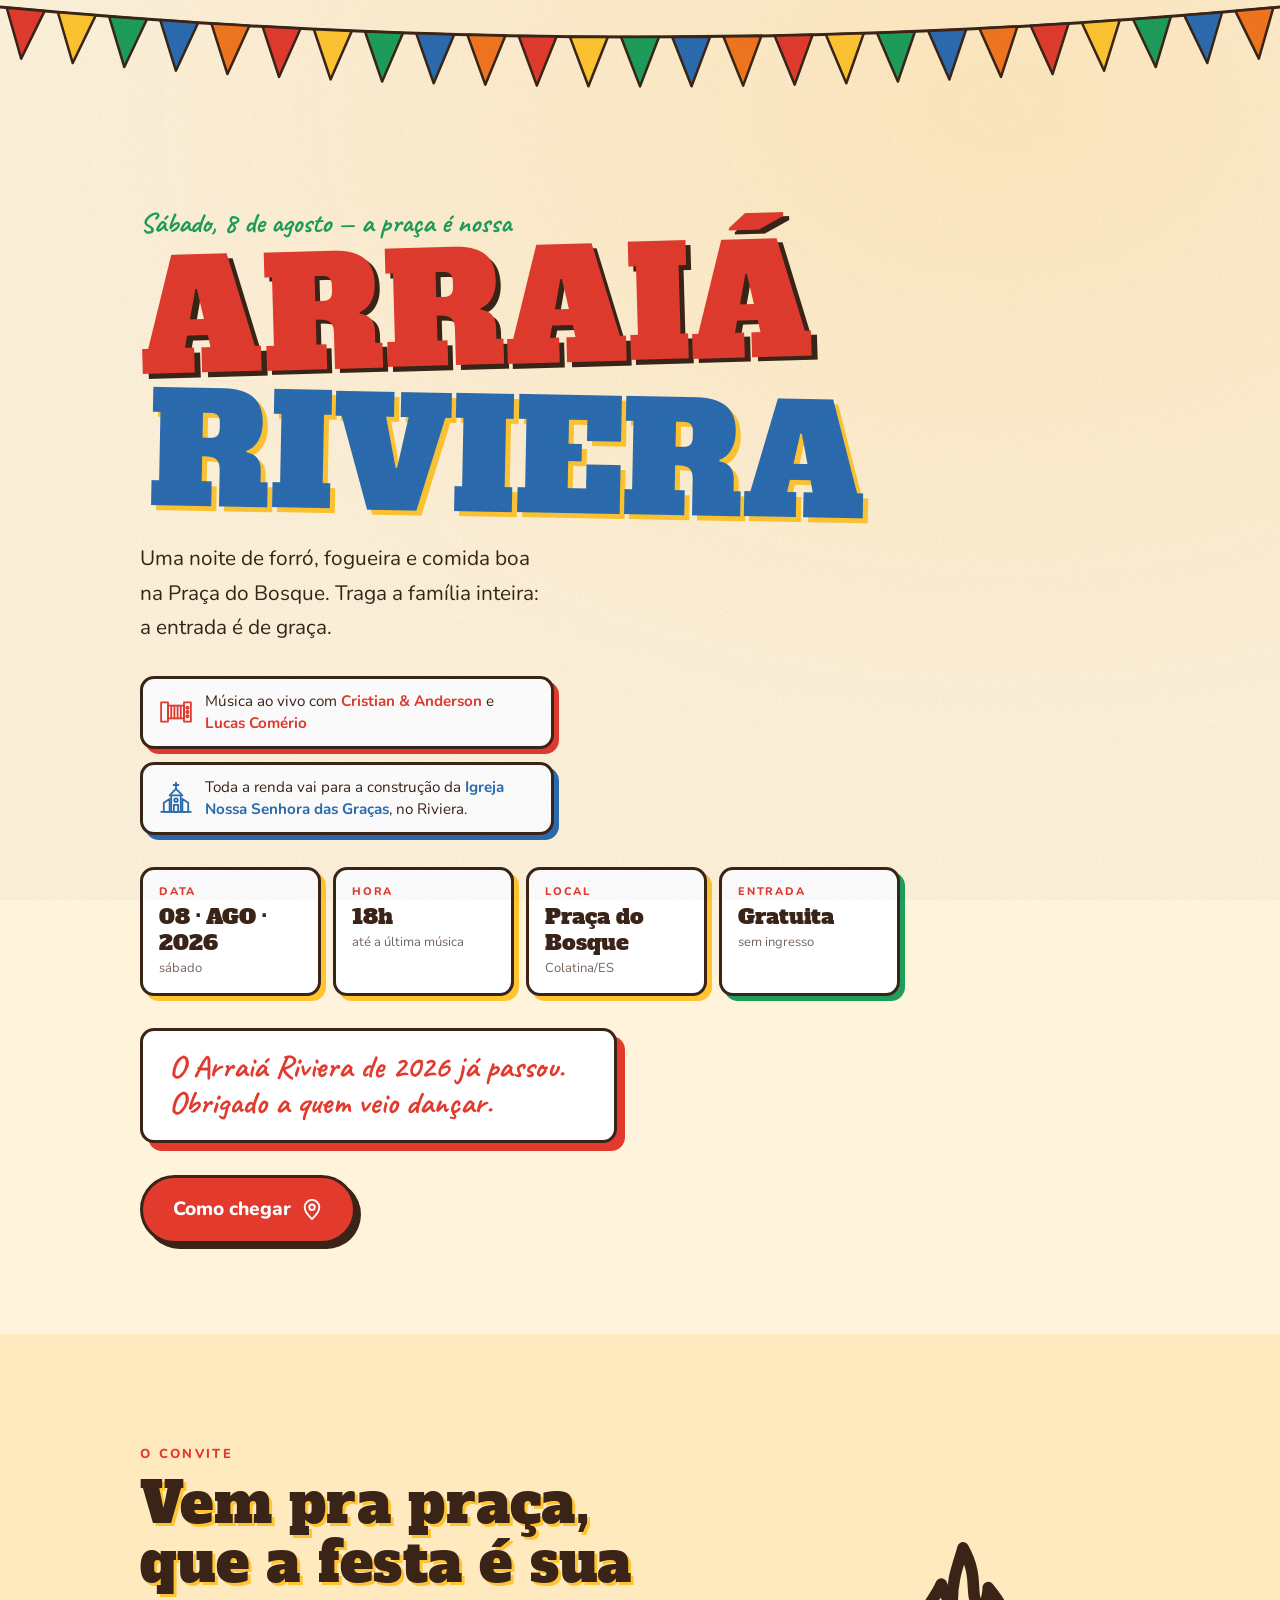
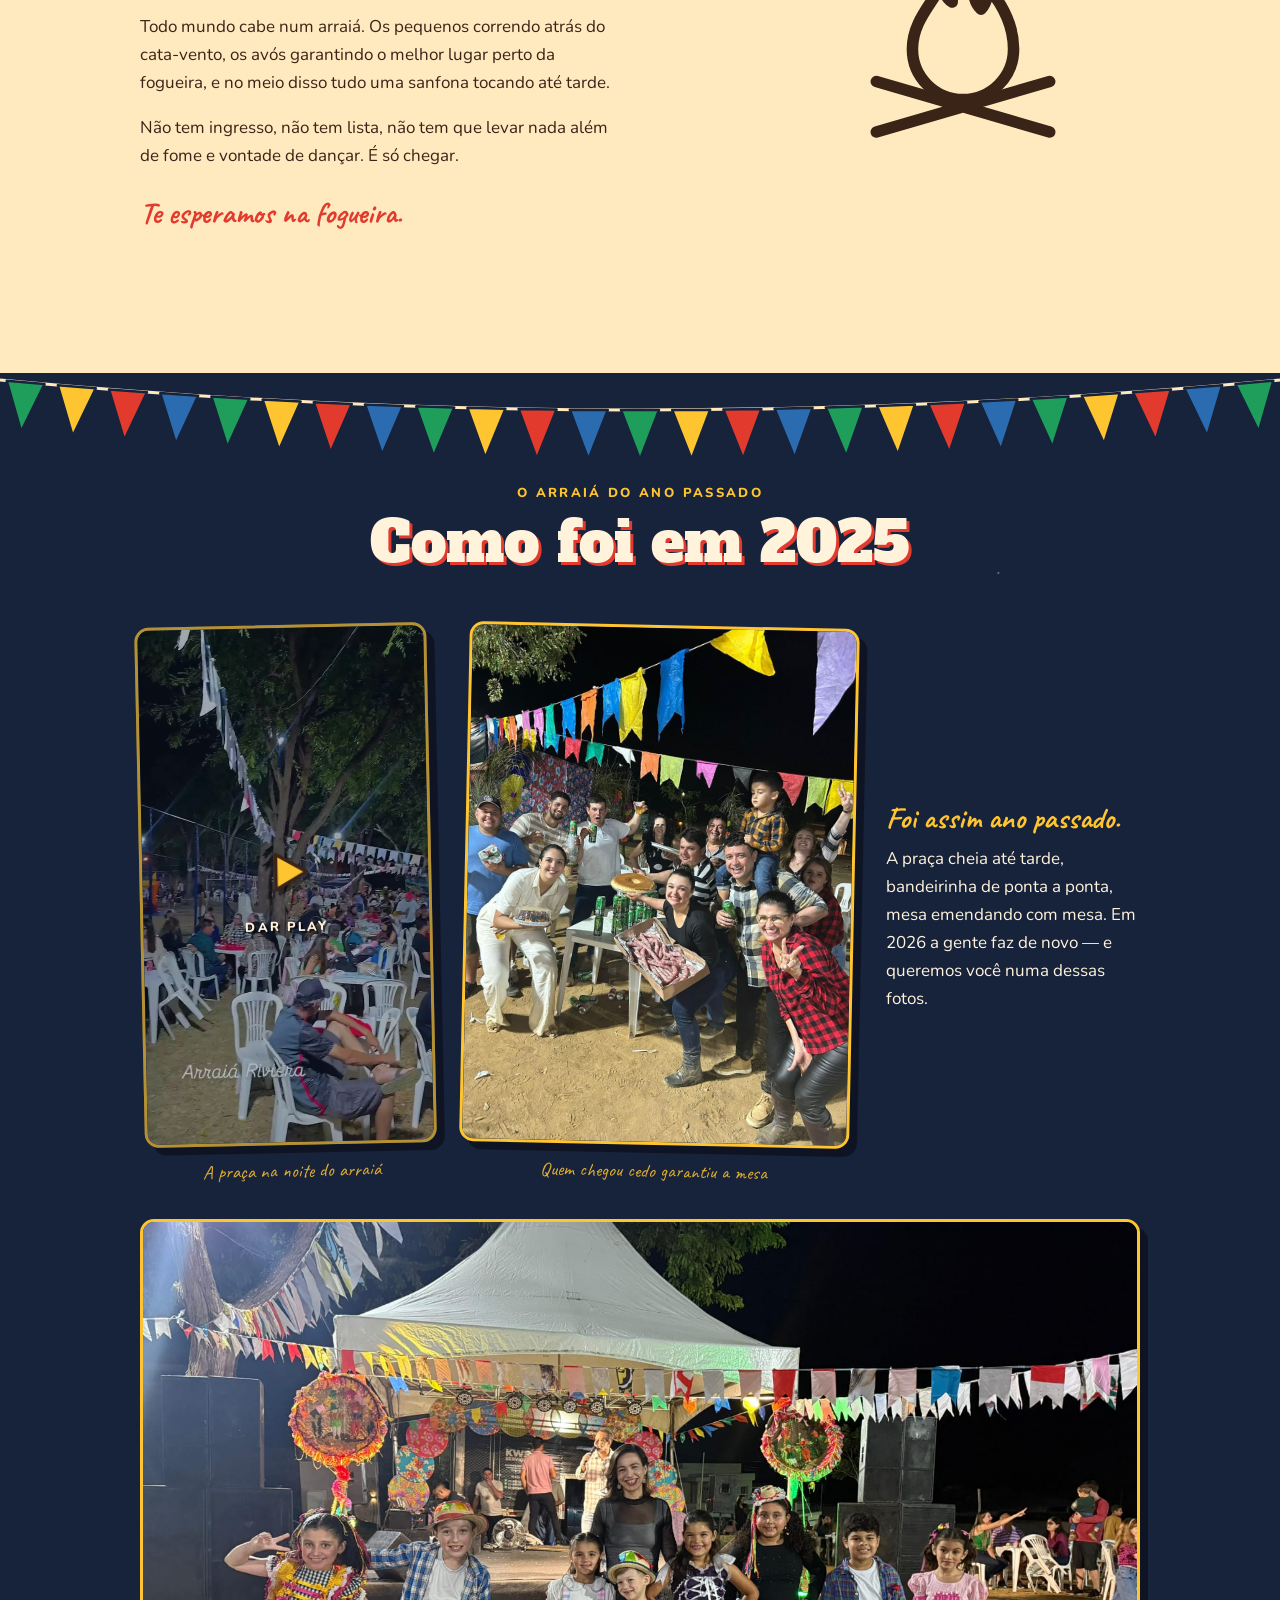
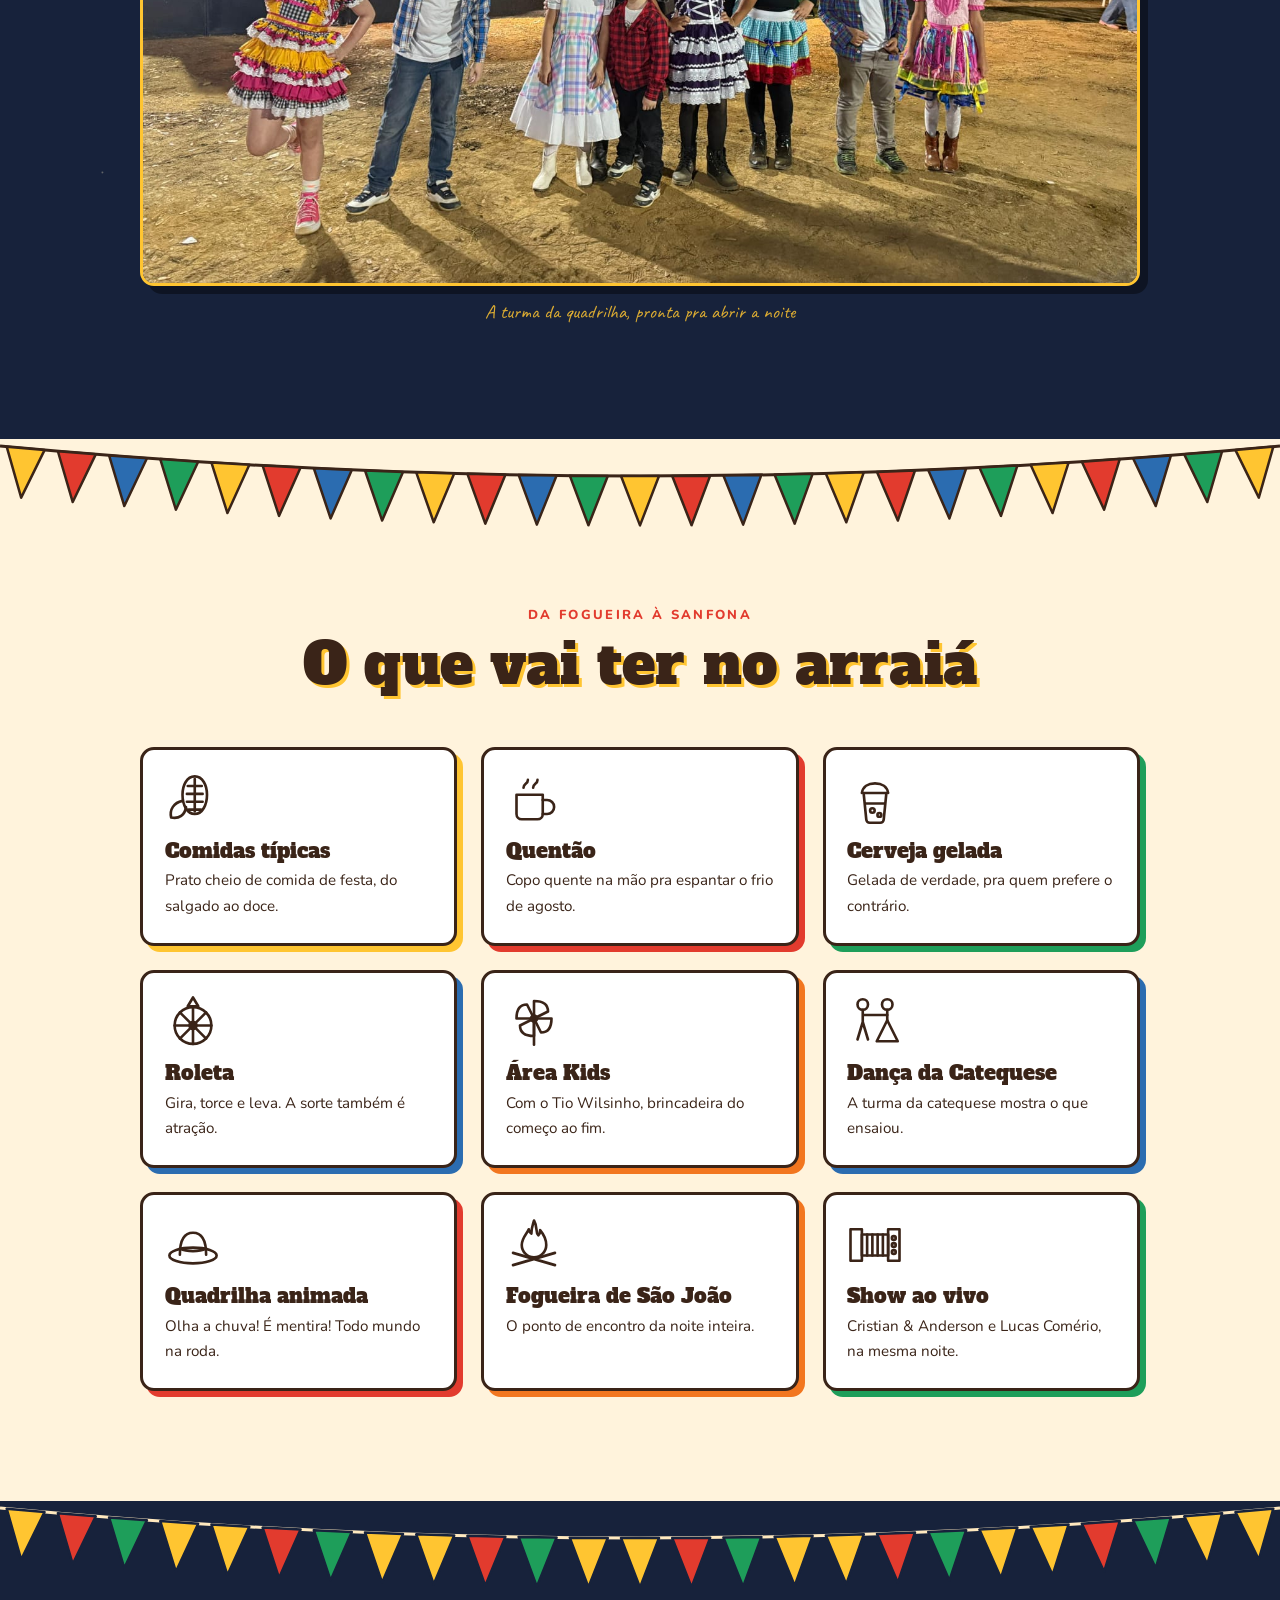
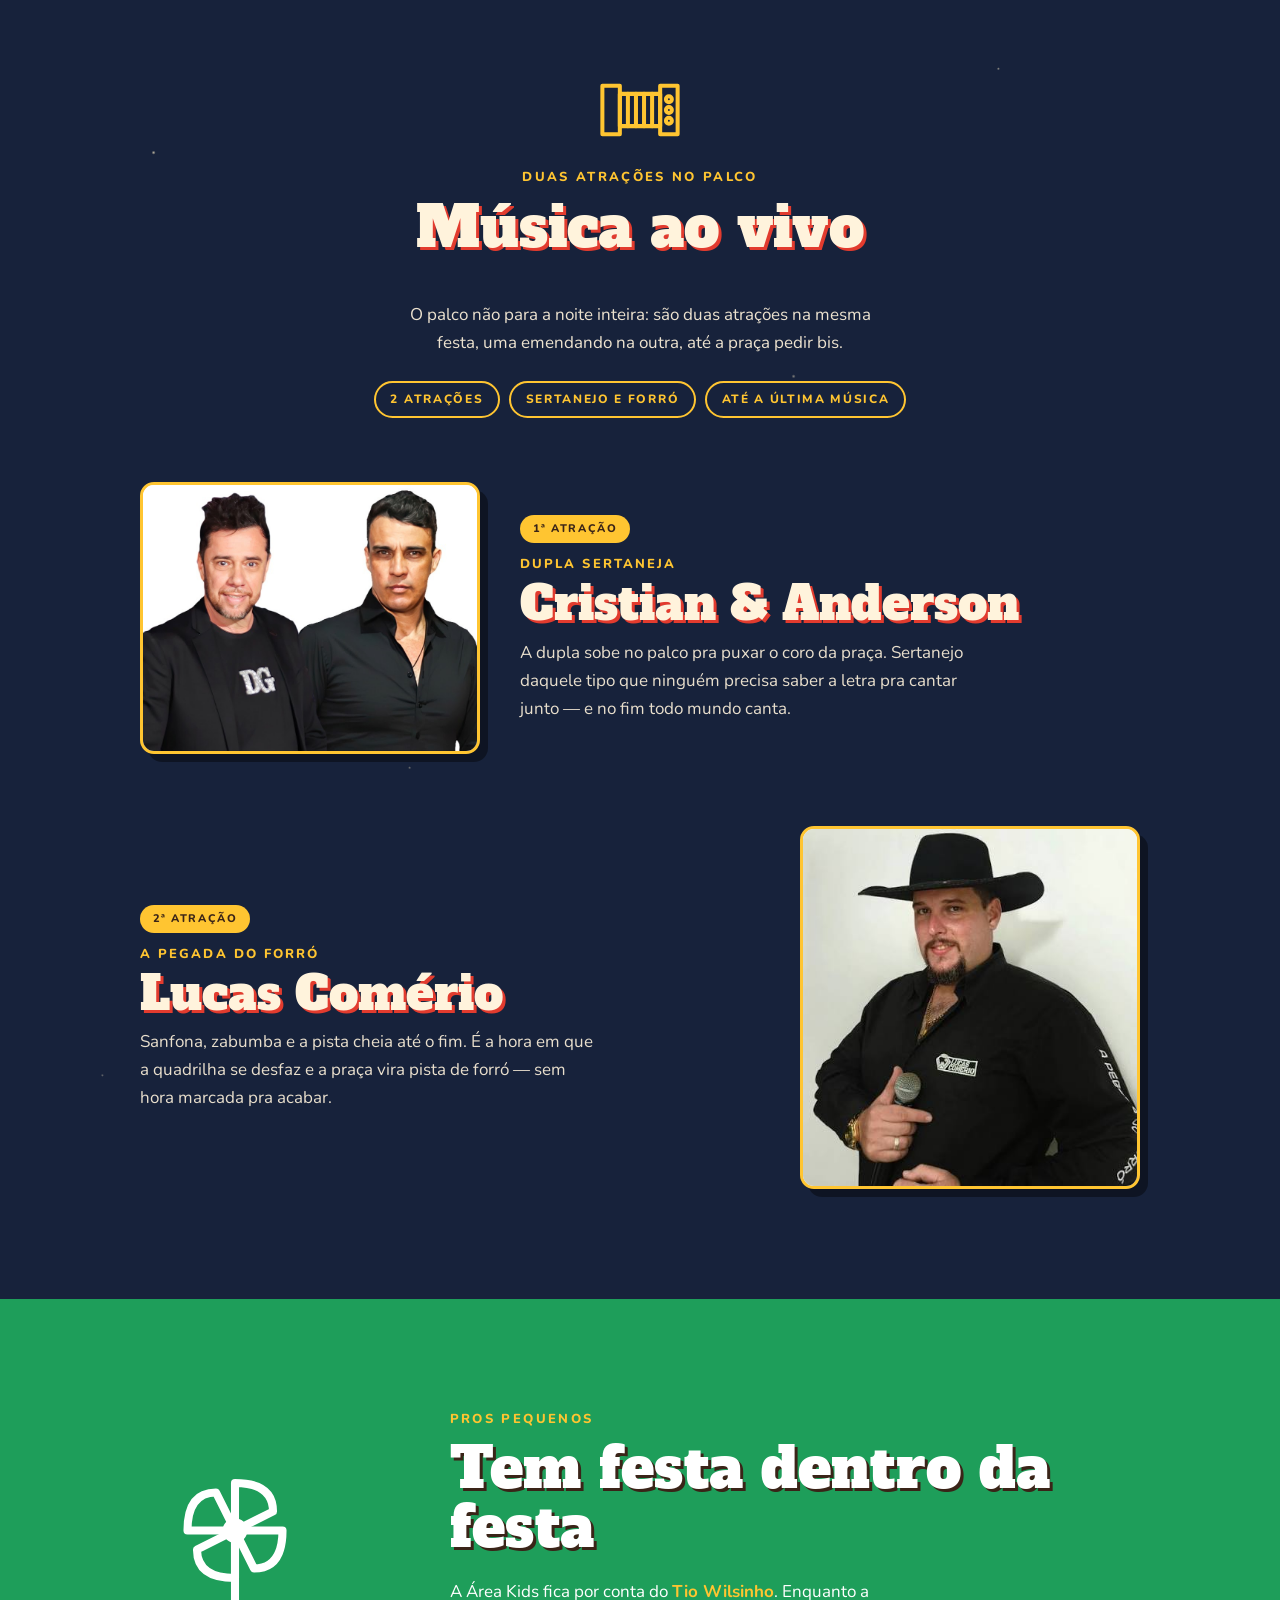
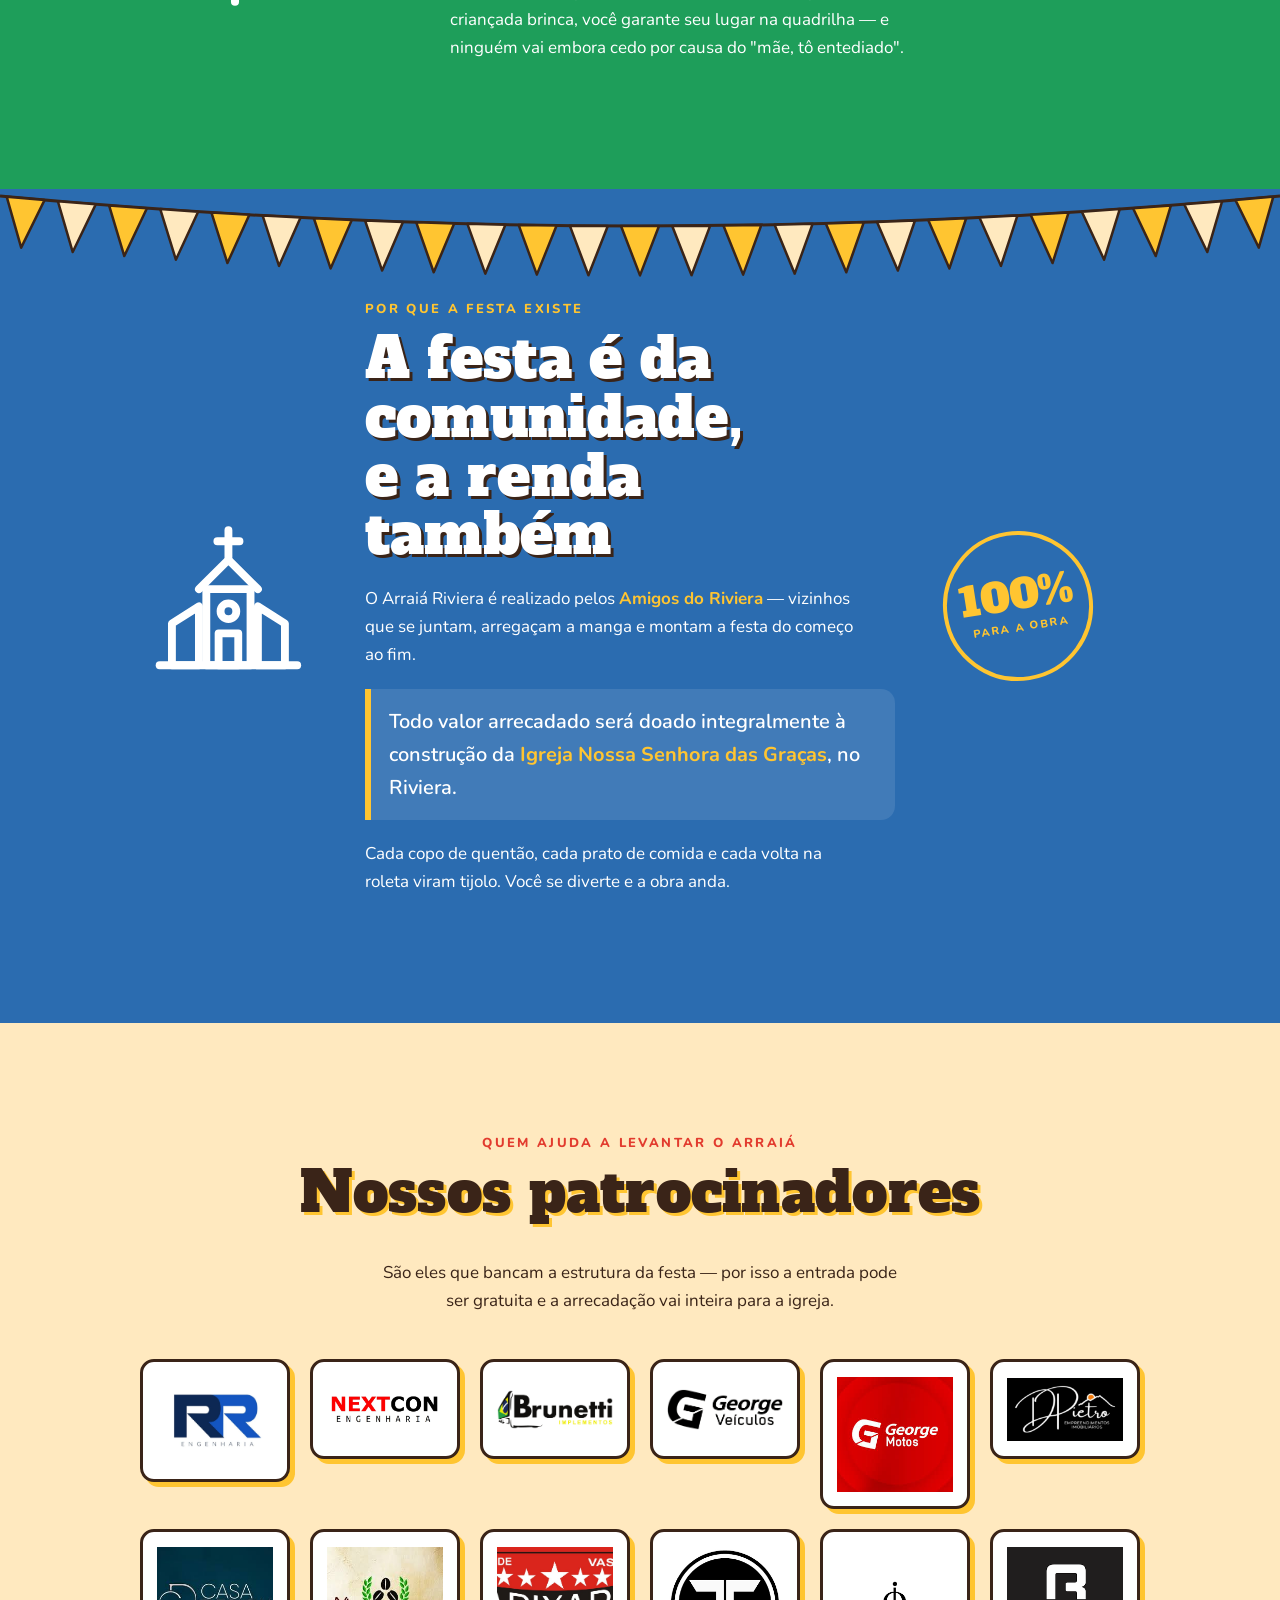
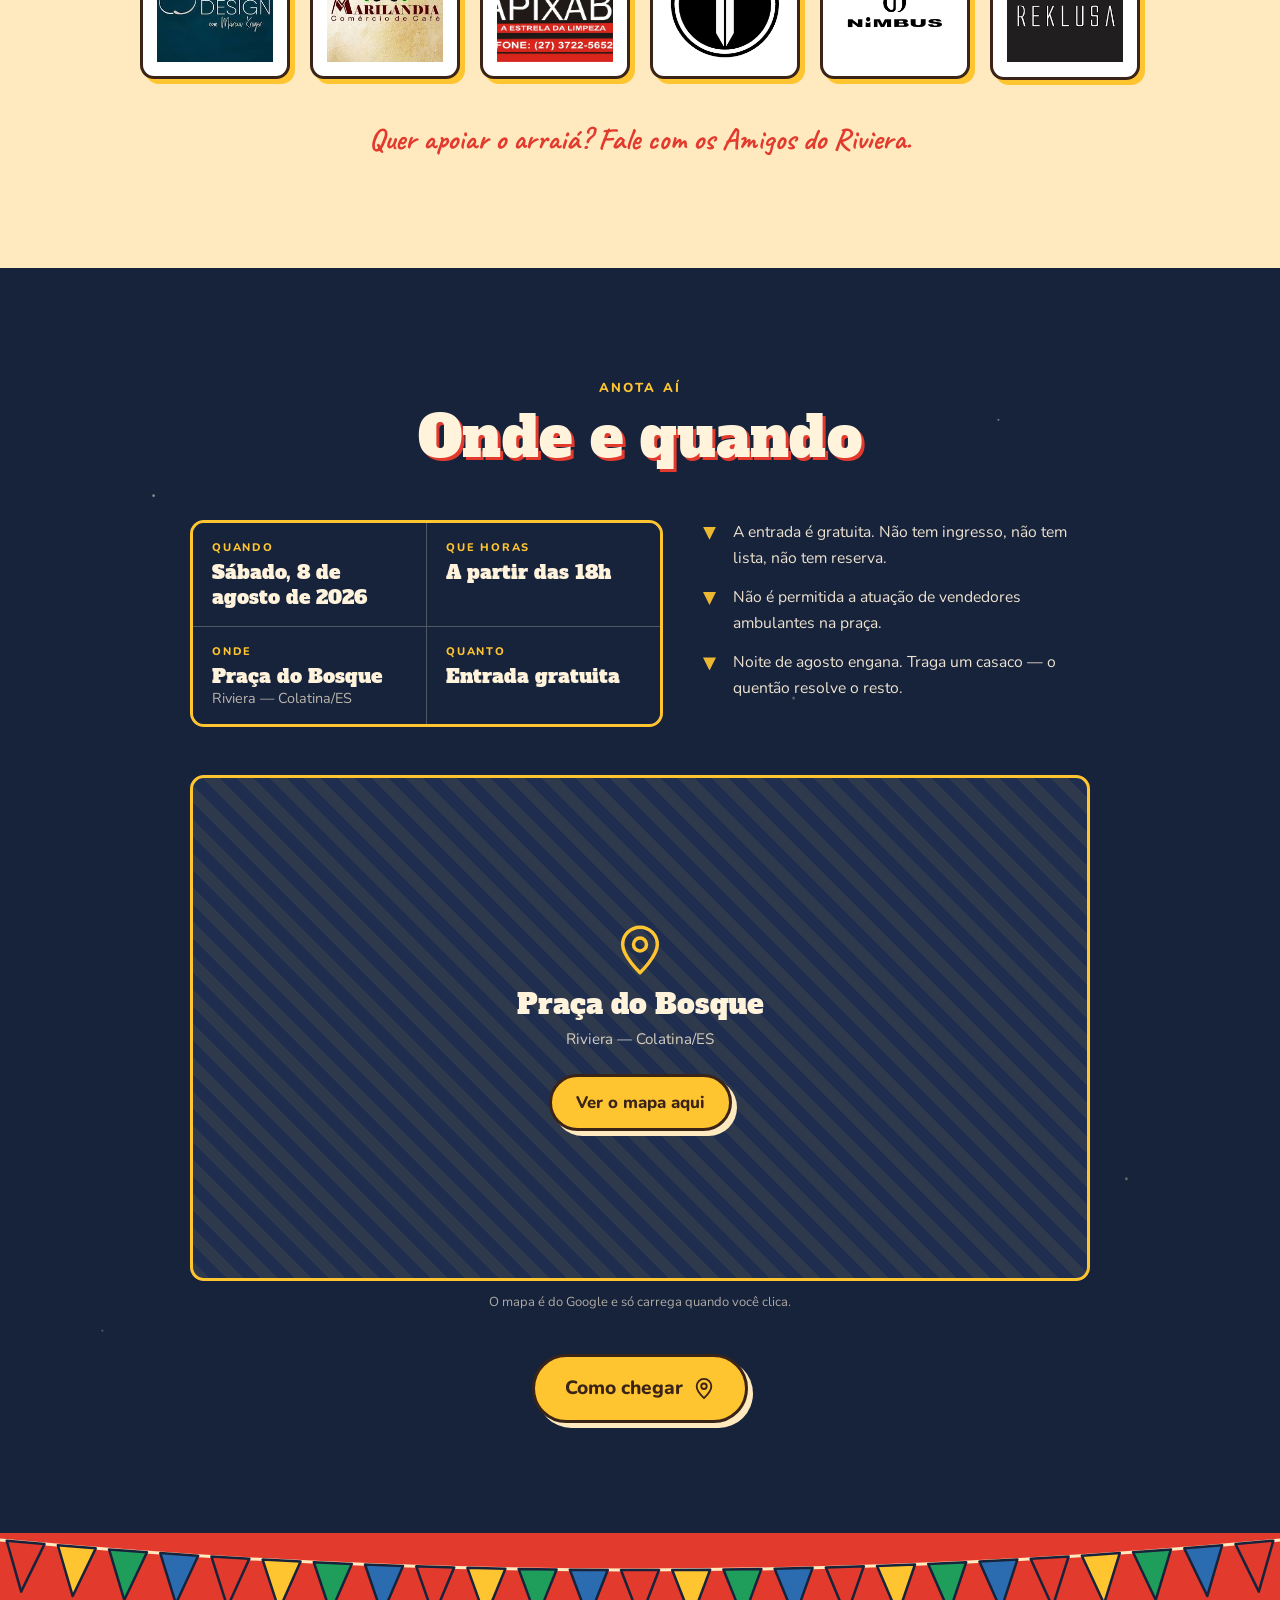
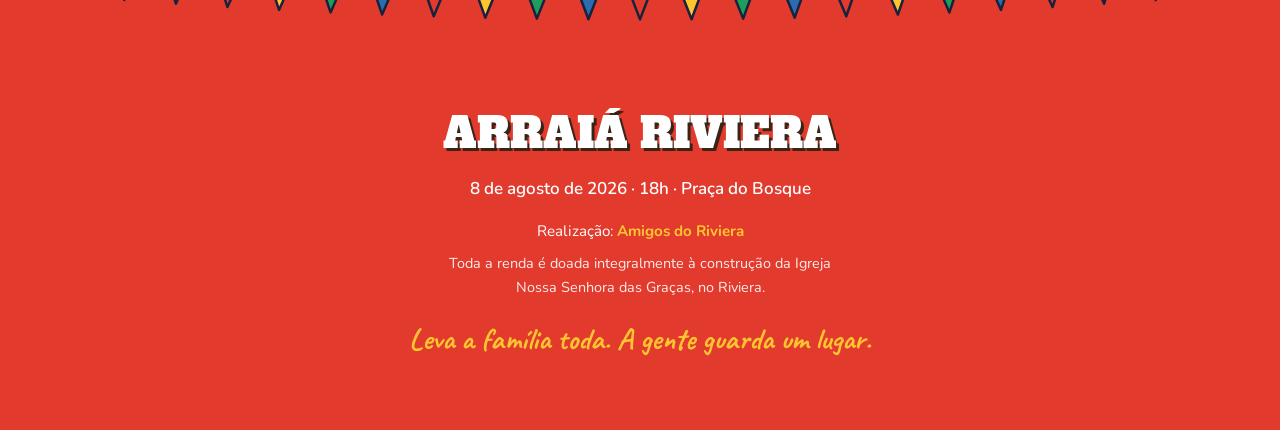
==== index.html @ ea2bb55a "Landing page do Arraiá Riviera" ====
<!doctype html>
<html lang="pt-BR">
<head>
<meta charset="utf-8">
<meta name="viewport" content="width=device-width, initial-scale=1">
<title>Arraiá Riviera — 8 de agosto de 2026, Praça do Bosque</title>
<meta name="description" content="Forró ao vivo, fogueira de São João, quadrilha, comidas típicas e área kids. Sábado, 8 de agosto de 2026, a partir das 18h, na Praça do Bosque, em Colatina/ES. Entrada gratuita. Realização dos Amigos do Riviera: toda a renda vai para a construção da Igreja Nossa Senhora das Graças.">
<meta name="theme-color" content="#FFF3DC">

<!-- EDITAR: troque a og:image pela URL absoluta depois que a Vercel gerar o
     domínio, senão o WhatsApp não carrega a miniatura. -->
<meta property="og:type" content="website">
<meta property="og:title" content="Arraiá Riviera — 8 de agosto, Praça do Bosque">
<meta property="og:description" content="Forró, fogueira, quadrilha e área kids. Entrada gratuita e toda a renda para a construção da Igreja Nossa Senhora das Graças.">
<meta property="og:image" content="assets/imagens/foto2.jpeg">
<meta property="og:locale" content="pt_BR">
<meta name="twitter:card" content="summary_large_image">

<link rel="icon" href="favicon.svg" type="image/svg+xml">
<link rel="preconnect" href="https://fonts.googleapis.com">
<link rel="preconnect" href="https://fonts.gstatic.com" crossorigin>
<link rel="stylesheet" href="https://fonts.googleapis.com/css2?family=Alfa+Slab+One&family=Caveat:wght@600;700&family=Nunito:wght@400;600;800&display=swap">
<link rel="stylesheet" href="styles.css">
</head>
<body>

<a class="pular" href="#conteudo">Pular para o conteúdo</a>

<!-- ============ Sprite de ícones (xilogravura) ============ -->
<svg class="sprite" aria-hidden="true" focusable="false">
  <defs>
    <symbol id="i-milho" viewBox="0 0 64 64">
      <path d="M34 5c9 0 14 10 14 21s-5 22-14 22-14-11-14-22S25 5 34 5Z"/>
      <path d="M34 8v37M26 16h16M25 25h18M25 34h18M27 43h14"/>
      <path d="M20 33C10 35 5 43 7 52c9 2 16-3 17-12"/>
    </symbol>
    <symbol id="i-caneca" viewBox="0 0 64 64">
      <path d="M12 26h30v22a6 6 0 0 1-6 6H18a6 6 0 0 1-6-6Z"/>
      <path d="M42 32h5a8 8 0 0 1 0 16h-5"/>
      <path d="M20 18c0-5 5-4 5-9M31 18c0-5 5-4 5-9"/>
    </symbol>
    <symbol id="i-copo" viewBox="0 0 64 64">
      <path d="M19 24h26l-3 30a4 4 0 0 1-4 4H26a4 4 0 0 1-4-4Z"/>
      <path d="M17 24c1-7 7-11 15-11s14 4 15 11"/>
      <path d="M21 36h22"/>
      <circle cx="29" cy="44" r="2.6"/><circle cx="37" cy="49" r="2.2"/>
    </symbol>
    <symbol id="i-roleta" viewBox="0 0 64 64">
      <circle cx="32" cy="36" r="21"/>
      <path d="M32 15v42M11 36h42M17 21l30 30M47 21 17 51"/>
      <circle cx="32" cy="36" r="4"/>
      <path d="M32 4l6 10H26Z"/>
    </symbol>
    <symbol id="i-catavento" viewBox="0 0 64 64">
      <path d="M32 28 32 8Q48 8 48 20Z"/>
      <path d="M32 28 32 8Q48 8 48 20Z" transform="rotate(90 32 28)"/>
      <path d="M32 28 32 8Q48 8 48 20Z" transform="rotate(180 32 28)"/>
      <path d="M32 28 32 8Q48 8 48 20Z" transform="rotate(270 32 28)"/>
      <circle cx="32" cy="28" r="3.5"/>
      <path d="M32 32v26"/>
    </symbol>
    <symbol id="i-casal" viewBox="0 0 64 64">
      <circle cx="18" cy="12" r="6"/>
      <path d="M18 18v14M18 32l-6 20M18 32l6 20M18 24h28"/>
      <circle cx="46" cy="12" r="6"/>
      <path d="M46 18v12"/>
      <path d="M34 54h24L46 30Z"/>
    </symbol>
    <symbol id="i-chapeu" viewBox="0 0 64 64">
      <path d="M5 44c0-5 12-9 27-9s27 4 27 9-12 9-27 9S5 49 5 44Z"/>
      <path d="M17 43c0-16 4-25 15-25s15 9 15 25"/>
      <path d="M17 36c4 2 9 3 15 3s11-1 15-3"/>
    </symbol>
    <symbol id="i-fogueira" viewBox="0 0 64 64">
      <path d="M8 55 56 41M56 55 8 41"/>
      <path d="M32 4c5 9 1 13 5 17 2-2 2-6 2-6 5 6 7 12 7 17a14 14 0 0 1-28 0c0-8 6-13 8-18 1 4 3 5 3 5 0-7 2-11 3-15Z"/>
    </symbol>
    <symbol id="i-sanfona" viewBox="0 0 64 64">
      <path d="M4 14h13v36H4zM47 14h13v36H47z"/>
      <path d="M17 20h30v24H17z"/>
      <path d="M23 20v24M29 20v24M35 20v24M41 20v24"/>
      <circle cx="53.5" cy="24" r="2.2"/><circle cx="53.5" cy="32" r="2.2"/><circle cx="53.5" cy="40" r="2.2"/>
    </symbol>
    <symbol id="i-igreja" viewBox="0 0 64 64">
      <path d="M32 3v11M27.5 7.5h9"/>
      <path d="M20 27 32 15l12 12"/>
      <path d="M23 27h18v31H23z"/>
      <path d="M9 41l11-7v24H9zM55 41l-11-7v24h11z"/>
      <path d="M28 45h8v13h-8z"/>
      <circle cx="32" cy="36" r="3.2"/>
      <path d="M4 58h56"/>
    </symbol>
  </defs>
</svg>

<!-- ============ HERO ============ -->
<header class="hero sec">
  <div class="varal varal--hero" data-varal data-cores="vermelho,amarelo,verde,azul,laranja" aria-hidden="true"></div>

  <div class="wrap hero__wrap">
    <p class="sobrelinha sobrelinha--mao">Sábado, 8 de agosto — a praça é nossa</p>

    <h1 class="placa">
      <span class="placa__l1">Arraiá</span>
      <span class="placa__l2">Riviera</span>
    </h1>

    <p class="hero__lead">
      Uma noite de forró, fogueira e comida boa na Praça do Bosque.
      Traga a família inteira: a entrada é de graça.
    </p>

    <a class="selo-linha selo-musica" href="#palco">
      <svg class="selo-linha__ico" aria-hidden="true"><use href="#i-sanfona"/></svg>
      <span>Música ao vivo com <strong>Cristian &amp; Anderson</strong> e <strong>Lucas Comério</strong></span>
    </a>

    <p class="selo-linha selo-causa">
      <svg class="selo-linha__ico" aria-hidden="true"><use href="#i-igreja"/></svg>
      <span>Toda a renda vai para a construção da <strong>Igreja Nossa Senhora das Graças</strong>, no Riviera.</span>
    </p>

    <ul class="ficha">
      <li><span class="ficha__rot">Data</span><strong>08 · AGO · 2026</strong><span class="ficha__nota">sábado</span></li>
      <li><span class="ficha__rot">Hora</span><strong>18h</strong><span class="ficha__nota">até a última música</span></li>
      <li><span class="ficha__rot">Local</span><strong>Praça do Bosque</strong><span class="ficha__nota" data-cidade>—</span></li>
      <li class="ficha--free"><span class="ficha__rot">Entrada</span><strong>Gratuita</strong><span class="ficha__nota">sem ingresso</span></li>
    </ul>

    <div class="contagem contagem--destaque" data-contagem>
      <p class="contagem__rot" data-contagem-rot>Faltam</p>
      <div class="contagem__blocos" data-contagem-blocos>
        <span class="bloco" style="--cor:var(--vermelho)"><b data-d>--</b><i>dias</i></span>
        <span class="bloco" style="--cor:var(--amarelo)"><b data-h>--</b><i>horas</i></span>
        <span class="bloco" style="--cor:var(--verde)"><b data-m>--</b><i>min</i></span>
        <span class="bloco" style="--cor:var(--azul)"><b data-s>--</b><i>seg</i></span>
      </div>
      <p class="contagem__pe">para a fogueira acender</p>
    </div>

    <a class="botao botao--grande" data-maps href="#onde">
      Como chegar
      <svg viewBox="0 0 24 24" aria-hidden="true" class="botao__ico"><path d="M12 22s8-7.6 8-13a8 8 0 1 0-16 0c0 5.4 8 13 8 13Z"/><circle cx="12" cy="9" r="3"/></svg>
    </a>
  </div>
</header>

<main id="conteudo">

  <!-- ============ O CONVITE ============ -->
  <section class="sec sec--convite" aria-labelledby="t-convite">
    <div class="wrap convite">
      <div class="convite__texto" data-reveal>
        <p class="sobrelinha">O convite</p>
        <h2 id="t-convite" class="titulo">Vem pra praça,<br>que a festa é sua</h2>
        <p>
          Todo mundo cabe num arraiá. Os pequenos correndo atrás do cata-vento, os avós
          garantindo o melhor lugar perto da fogueira, e no meio disso tudo uma sanfona
          tocando até tarde.
        </p>
        <p>
          Não tem ingresso, não tem lista, não tem que levar nada além de fome e vontade
          de dançar. É só chegar.
        </p>
        <p class="mao mao--assinatura">Te esperamos na fogueira.</p>
      </div>
      <div class="convite__arte" aria-hidden="true">
        <svg viewBox="0 0 180 180" class="arte-fogueira">
          <use href="#i-fogueira" x="10" y="10" width="160" height="160"/>
        </svg>
      </div>
    </div>
  </section>

  <!-- ============ COMO FOI EM 2025 ============ -->
  <section class="sec sec--noite sec--galeria" aria-labelledby="t-galeria">
    <div class="varal varal--noite" data-varal data-cores="verde,amarelo,vermelho,azul" aria-hidden="true"></div>
    <div class="wrap">
      <p class="sobrelinha sobrelinha--clara sobrelinha--centro">O arraiá do ano passado</p>
      <h2 id="t-galeria" class="titulo titulo--claro titulo--centro">Como foi em 2025</h2>

      <div class="mural">
        <!-- O vídeo não toca sozinho: tem poster, controles nativos e o botão
             de play por cima. Vertical 9:16, gravado na própria praça. -->
        <figure class="filme" data-filme data-reveal>
          <div class="filme__quadro">
            <video
              class="filme__video"
              poster="assets/imagens/video1-poster.jpg"
              preload="metadata"
              playsinline
              controls
              width="576" height="1024">
              <source src="assets/imagens/video1.mp4" type="video/mp4">
              Seu navegador não abre este vídeo.
            </video>
            <button class="filme__play" type="button" data-filme-play
                    aria-label="Dar play no vídeo do Arraiá Riviera 2025">
              <svg viewBox="0 0 64 64" aria-hidden="true"><path d="M24 17l26 15-26 15z"/></svg>
              <span>Dar play</span>
            </button>
          </div>
          <figcaption>A praça na noite do arraiá</figcaption>
        </figure>

        <figure class="retrato" data-reveal>
          <img src="assets/imagens/foto1.jpeg" alt="Grupo de amigos posando com bebidas, doces e linguiça na noite do Arraiá Riviera de 2025, embaixo do varal de bandeirinhas"
               width="960" height="1280" loading="lazy" decoding="async">
          <figcaption>Quem chegou cedo garantiu a mesa</figcaption>
        </figure>

        <div class="mural__nota" data-reveal>
          <p class="mao">Foi assim ano passado.</p>
          <p>
            A praça cheia até tarde, bandeirinha de ponta a ponta, mesa emendando
            com mesa. Em 2026 a gente faz de novo — e queremos você numa dessas fotos.
          </p>
        </div>
      </div>

      <figure class="mural__faixa" data-reveal>
        <img src="assets/imagens/foto2.jpeg" alt="Crianças vestidas de caipira, com chapéu de palha e vestidos de quadrilha, posando em frente ao palco do Arraiá Riviera de 2025"
             width="1600" height="1200" loading="lazy" decoding="async">
        <figcaption>A turma da quadrilha, pronta pra abrir a noite</figcaption>
      </figure>
    </div>
  </section>

  <!-- ============ ATRAÇÕES ============ -->
  <section class="sec sec--atracoes" aria-labelledby="t-atracoes">
    <div class="varal" data-varal data-cores="amarelo,vermelho,azul,verde" aria-hidden="true"></div>
    <div class="wrap">
      <p class="sobrelinha sobrelinha--centro">Da fogueira à sanfona</p>
      <h2 id="t-atracoes" class="titulo titulo--centro">O que vai ter no arraiá</h2>

      <ul class="grade">
        <li class="card" data-reveal style="--cor:var(--amarelo)">
          <svg class="card__ico" aria-hidden="true"><use href="#i-milho"/></svg>
          <h3>Comidas típicas</h3><p>Prato cheio de comida de festa, do salgado ao doce.</p>
        </li>
        <li class="card" data-reveal style="--cor:var(--vermelho)">
          <svg class="card__ico" aria-hidden="true"><use href="#i-caneca"/></svg>
          <h3>Quentão</h3><p>Copo quente na mão pra espantar o frio de agosto.</p>
        </li>
        <li class="card" data-reveal style="--cor:var(--verde)">
          <svg class="card__ico" aria-hidden="true"><use href="#i-copo"/></svg>
          <h3>Cerveja gelada</h3><p>Gelada de verdade, pra quem prefere o contrário.</p>
        </li>
        <li class="card" data-reveal style="--cor:var(--azul)">
          <svg class="card__ico" aria-hidden="true"><use href="#i-roleta"/></svg>
          <h3>Roleta</h3><p>Gira, torce e leva. A sorte também é atração.</p>
        </li>
        <li class="card" data-reveal style="--cor:var(--laranja)">
          <svg class="card__ico" aria-hidden="true"><use href="#i-catavento"/></svg>
          <h3>Área Kids</h3><p>Com o Tio Wilsinho, brincadeira do começo ao fim.</p>
        </li>
        <li class="card" data-reveal style="--cor:var(--azul)">
          <svg class="card__ico" aria-hidden="true"><use href="#i-casal"/></svg>
          <h3>Dança da Catequese</h3><p>A turma da catequese mostra o que ensaiou.</p>
        </li>
        <li class="card" data-reveal style="--cor:var(--vermelho)">
          <svg class="card__ico" aria-hidden="true"><use href="#i-chapeu"/></svg>
          <h3>Quadrilha animada</h3><p>Olha a chuva! É mentira! Todo mundo na roda.</p>
        </li>
        <li class="card" data-reveal style="--cor:var(--laranja)">
          <svg class="card__ico" aria-hidden="true"><use href="#i-fogueira"/></svg>
          <h3>Fogueira de São João</h3><p>O ponto de encontro da noite inteira.</p>
        </li>
        <li class="card" data-reveal style="--cor:var(--verde)">
          <svg class="card__ico" aria-hidden="true"><use href="#i-sanfona"/></svg>
          <h3>Show ao vivo</h3><p>Cristian &amp; Anderson e Lucas Comério, na mesma noite.</p>
        </li>
      </ul>
    </div>
  </section>

  <!-- ============ MÚSICA AO VIVO (vira noite) ============ -->
  <section class="sec sec--noite sec--palco" id="palco" aria-labelledby="t-palco">
    <div class="varal varal--noite" data-varal data-cores="amarelo,vermelho,verde,amarelo" aria-hidden="true"></div>
    <div class="wrap">
      <div class="palco__cabeca">
        <svg class="palco__marca" aria-hidden="true"><use href="#i-sanfona"/></svg>
        <p class="sobrelinha sobrelinha--clara sobrelinha--centro">Duas atrações no palco</p>
        <h2 id="t-palco" class="titulo titulo--claro titulo--centro">Música ao vivo</h2>
        <p class="palco__lead">
          O palco não para a noite inteira: são duas atrações na mesma festa, uma emendando na outra,
          até a praça pedir bis.
        </p>
        <ul class="palco__faixa">
          <li>2 atrações</li>
          <li>Sertanejo e forró</li>
          <li>Até a última música</li>
        </ul>
      </div>

      <div class="palco">
        <!-- EDITAR: pra trocar a ordem das atrações, troque o par de classes
             ato--impar / ato--par entre os dois <article>. -->
        <article class="ato ato--impar" data-reveal>
          <figure class="ato__foto">
            <img src="assets/imagens/cristian-anderson.jpg"
                 alt="Cristian &amp; Anderson, a dupla sertaneja, de camisa preta"
                 width="900" height="717" loading="lazy" decoding="async">
          </figure>
          <div class="ato__texto">
            <p class="ato__ordem">1ª atração</p>
            <p class="ato__tag">Dupla sertaneja</p>
            <h3 class="ato__nome">Cristian &amp; Anderson</h3>
            <p class="ato__desc">
              A dupla sobe no palco pra puxar o coro da praça. Sertanejo daquele tipo que ninguém
              precisa saber a letra pra cantar junto — e no fim todo mundo canta.
            </p>
          </div>
        </article>

        <article class="ato ato--par" data-reveal>
          <figure class="ato__foto">
            <img src="assets/imagens/cantor-lucas-comerio.jpeg"
                 alt="Lucas Comério de chapéu preto, com o microfone na mão"
                 width="432" height="462" loading="lazy" decoding="async">
          </figure>
          <div class="ato__texto">
            <p class="ato__ordem">2ª atração</p>
            <p class="ato__tag">A Pegada do Forró</p>
            <h3 class="ato__nome">Lucas Comério</h3>
            <p class="ato__desc">
              Sanfona, zabumba e a pista cheia até o fim. É a hora em que a quadrilha se desfaz e
              a praça vira pista de forró — sem hora marcada pra acabar.
            </p>
          </div>
        </article>
      </div>
    </div>
  </section>

  <!-- ============ ÁREA KIDS ============ -->
  <section class="sec sec--kids" aria-labelledby="t-kids">
    <div class="wrap kids">
      <div class="kids__arte" aria-hidden="true">
        <svg viewBox="0 0 160 160" class="arte-catavento"><use href="#i-catavento" x="16" y="16" width="128" height="128"/></svg>
      </div>
      <div class="kids__texto" data-reveal>
        <p class="sobrelinha">Pros pequenos</p>
        <h2 id="t-kids" class="titulo">Tem festa dentro da festa</h2>
        <p>
          A Área Kids fica por conta do <strong>Tio Wilsinho</strong>. Enquanto a criançada
          brinca, você garante seu lugar na quadrilha — e ninguém vai embora cedo por causa
          do "mãe, tô entediado".
        </p>
      </div>
    </div>
  </section>

  <!-- ============ A CAUSA ============ -->
  <section class="sec sec--causa" aria-labelledby="t-causa">
    <div class="varal" data-varal data-cores="amarelo,papel-2,amarelo,papel-2" aria-hidden="true"></div>
    <div class="wrap causa">
      <div class="causa__arte" aria-hidden="true">
        <svg viewBox="0 0 180 180" class="arte-igreja">
          <use href="#i-igreja" x="10" y="10" width="160" height="160"/>
        </svg>
      </div>

      <div class="causa__texto" data-reveal>
        <p class="sobrelinha sobrelinha--clara">Por que a festa existe</p>
        <h2 id="t-causa" class="titulo titulo--claro">A festa é da comunidade,<br>e a renda também</h2>
        <p>
          O Arraiá Riviera é realizado pelos <strong>Amigos do Riviera</strong> — vizinhos
          que se juntam, arregaçam a manga e montam a festa do começo ao fim.
        </p>
        <p class="causa__forte">
          Todo valor arrecadado será doado integralmente à construção da
          <strong>Igreja Nossa Senhora das Graças</strong>, no Riviera.
        </p>
        <p>
          Cada copo de quentão, cada prato de comida e cada volta na roleta viram
          tijolo. Você se diverte e a obra anda.
        </p>
      </div>

      <p class="selo" aria-hidden="true">
        <span class="selo__num">100%</span>
        <span class="selo__txt">para a obra</span>
      </p>
    </div>
  </section>

  <!-- ============ PATROCINADORES ============ -->
  <section class="sec sec--patros" aria-labelledby="t-patros">
    <div class="wrap">
      <p class="sobrelinha sobrelinha--centro">Quem ajuda a levantar o arraiá</p>
      <h2 id="t-patros" class="titulo titulo--centro">Nossos patrocinadores</h2>
      <p class="patros__lead">
        São eles que bancam a estrutura da festa — por isso a entrada pode ser
        gratuita e a arrecadação vai inteira para a igreja.
      </p>

      <!-- EDITAR: pra incluir um patrocinador novo, coloque o logo em
           assets/patrocinadores/ e copie um <li> destes, trocando src e alt. -->
      <ul class="patros">
        <li class="patros__item" data-reveal><img src="assets/patrocinadores/RR-engenharia.jpg" alt="RR Engenharia" width="1206" height="918" loading="lazy" decoding="async"></li>
        <li class="patros__item" data-reveal><img src="assets/patrocinadores/nextcom.webp" alt="NEXTCON Engenharia" width="833" height="261" loading="lazy" decoding="async"></li>
        <li class="patros__item" data-reveal><img src="assets/patrocinadores/brunetti.png" alt="Brunetti Implementos" width="1175" height="393" loading="lazy" decoding="async"></li>
        <li class="patros__item" data-reveal><img src="assets/patrocinadores/george-veiculos.png" alt="George Veículos" width="1094" height="396" loading="lazy" decoding="async"></li>
        <li class="patros__item" data-reveal><img src="assets/patrocinadores/george-motos.jpeg" alt="George Motos" width="225" height="225" loading="lazy" decoding="async"></li>
        <li class="patros__item" data-reveal><img src="assets/patrocinadores/del-pietro.png" alt="Del Pietro Empreendimentos Imobiliários" width="740" height="408" loading="lazy" decoding="async"></li>
        <li class="patros__item" data-reveal><img src="assets/patrocinadores/casa-design.jpeg" alt="Casa Design, com Márcia Krüger" width="225" height="225" loading="lazy" decoding="async"></li>
        <li class="patros__item" data-reveal><img src="assets/patrocinadores/marilandia.jpeg" alt="Marilândia Comércio de Café" width="225" height="225" loading="lazy" decoding="async"></li>
        <li class="patros__item" data-reveal><img src="assets/patrocinadores/capixaba-vassoura.jpg" alt="Vassouras Capixaba" width="646" height="646" loading="lazy" decoding="async"></li>
        <li class="patros__item" data-reveal><img src="assets/patrocinadores/tonon.png" alt="Tonon" width="225" height="225" loading="lazy" decoding="async"></li>
        <li class="patros__item" data-reveal><img src="assets/patrocinadores/nimbus.png" alt="Nimbus" width="224" height="224" loading="lazy" decoding="async"></li>
        <li class="patros__item" data-reveal><img src="assets/patrocinadores/reklusa.png" alt="Reklusa" width="224" height="225" loading="lazy" decoding="async"></li>
      </ul>

      <p class="patros__pe mao">Quer apoiar o arraiá? Fale com os Amigos do Riviera.</p>
    </div>
  </section>

  <!-- ============ ONDE E QUANDO ============ -->
  <section class="sec sec--noite sec--onde" id="onde" aria-labelledby="t-onde">
    <div class="wrap">
      <p class="sobrelinha sobrelinha--clara sobrelinha--centro">Anota aí</p>
      <h2 id="t-onde" class="titulo titulo--claro titulo--centro">Onde e quando</h2>

      <div class="onde">
        <dl class="onde__dados">
          <div><dt>Quando</dt><dd>Sábado, 8 de agosto de 2026</dd></div>
          <div><dt>Que horas</dt><dd>A partir das 18h</dd></div>
          <!-- EDITAR: complete o endereço com rua, bairro e cidade/UF -->
          <div><dt>Onde</dt><dd>Praça do Bosque<br><span data-endereco class="onde__end">Endereço completo em breve</span></dd></div>
          <div><dt>Quanto</dt><dd>Entrada gratuita</dd></div>
        </dl>

        <ul class="avisos">
          <li>A entrada é gratuita. Não tem ingresso, não tem lista, não tem reserva.</li>
          <li>Não é permitida a atuação de vendedores ambulantes na praça.</li>
          <li>Noite de agosto engana. Traga um casaco — o quentão resolve o resto.</li>
        </ul>
      </div>

      <!-- O iframe do Google Maps só é criado depois do clique. Ver mapa() no script.js. -->
      <figure class="mapa" data-mapa>
        <div class="mapa__quadro" data-mapa-quadro>
          <svg class="mapa__pin" viewBox="0 0 24 24" aria-hidden="true">
            <path d="M12 22s8-7.6 8-13a8 8 0 1 0-16 0c0 5.4 8 13 8 13Z"/><circle cx="12" cy="9" r="3"/>
          </svg>
          <p class="mapa__local">Praça do Bosque</p>
          <p class="mapa__end" data-endereco>Riviera — Colatina/ES</p>
          <button class="botao botao--claro" type="button" data-mapa-btn>Ver o mapa aqui</button>
        </div>
        <figcaption class="mapa__nota">O mapa é do Google e só carrega quando você clica.</figcaption>
      </figure>

      <p class="onde__cta">
        <a class="botao botao--grande botao--claro" data-maps href="#onde">
          Como chegar
          <svg viewBox="0 0 24 24" aria-hidden="true" class="botao__ico"><path d="M12 22s8-7.6 8-13a8 8 0 1 0-16 0c0 5.4 8 13 8 13Z"/><circle cx="12" cy="9" r="3"/></svg>
        </a>
      </p>
    </div>
  </section>
</main>

<!-- ============ RODAPÉ ============ -->
<footer class="rodape">
  <div class="varal varal--rodape" data-varal data-cores="vermelho,amarelo,verde,azul" aria-hidden="true"></div>
  <div class="wrap rodape__wrap">
    <p class="rodape__marca">Arraiá Riviera</p>
    <p class="rodape__data">8 de agosto de 2026 · 18h · Praça do Bosque</p>
    <p class="rodape__org">Realização: <strong data-organizador>Amigos do Riviera</strong></p>
    <p class="rodape__causa">
      Toda a renda é doada integralmente à construção da Igreja Nossa Senhora das Graças, no Riviera.
    </p>
    <p class="mao rodape__mao">Leva a família toda. A gente guarda um lugar.</p>
  </div>
</footer>

<script src="script.js"></script>
</body>
</html>
---- styles.css ----
/* ==========================================================================
   Arraiá Riviera — papel + xilogravura
   Paleta tirada de bandeirinha de papel de seda. Texto em marrom-tinta,
   nunca preto. Contorno grosso e sombra dura deslocada = traço de xilogravura.
   ========================================================================== */

:root{
  --papel:    #FFF3DC;
  --papel-2:  #FFE9BF;
  --tinta:    #3A2418;
  --vermelho: #E23B2E;
  --amarelo:  #FFC531;
  --verde:    #1E9E5A;
  --azul:     #2B6CB0;
  --laranja:  #F2761F;
  --noite:    #17223B;
  --noite-2:  #1F2E4F;

  --f-display: 'Alfa Slab One', Rockwell, Georgia, serif;
  --f-mao: 'Caveat', 'Segoe Script', cursive;
  --f-corpo: 'Nunito', system-ui, -apple-system, 'Segoe UI', sans-serif;

  --linha: 3px;                    /* espessura do contorno de xilogravura */
  --varal-h: 118px;
  --raio: 14px;
}

*,*::before,*::after{ box-sizing:border-box; }

html{ scroll-behavior:smooth; }

body{
  margin:0;
  background:var(--papel);
  color:var(--tinta);
  font-family:var(--f-corpo);
  font-size:1.0625rem;
  line-height:1.65;
  -webkit-font-smoothing:antialiased;
  overflow-x:hidden;
}

/* grão de papel por cima de tudo, sem atrapalhar cliques */
body::after{
  content:"";
  position:fixed; inset:0; z-index:99;
  pointer-events:none;
  opacity:.32;
  mix-blend-mode:multiply;
  background-image:url("data:image/svg+xml,%3Csvg xmlns='http://www.w3.org/2000/svg' width='160' height='160'%3E%3Cfilter id='n'%3E%3CfeTurbulence type='fractalNoise' baseFrequency='.9' numOctaves='3' stitchTiles='stitch'/%3E%3CfeColorMatrix type='saturate' values='0'/%3E%3C/filter%3E%3Crect width='160' height='160' filter='url(%23n)' opacity='.5'/%3E%3C/svg%3E");
}

img{ max-width:100%; display:block; }
.sprite{ position:absolute; width:0; height:0; overflow:hidden; }

/* ---------- acessibilidade ---------- */
.pular{
  position:absolute; left:-9999px; top:0; z-index:200;
  background:var(--tinta); color:var(--papel);
  padding:.75rem 1.25rem; border-radius:0 0 var(--raio) 0;
  font-weight:800;
}
.pular:focus{ left:0; }

:focus-visible{
  outline:4px solid var(--azul);
  outline-offset:3px;
  border-radius:4px;
}
.sec--noite :focus-visible{ outline-color:var(--amarelo); }

/* ---------- estrutura ---------- */
.wrap{
  width:100%;
  max-width:1080px;
  margin-inline:auto;
  padding-inline:clamp(20px,5vw,40px);
}

.sec{
  position:relative;
  padding-block:clamp(64px,9vw,110px);
}
.sec--atracoes,
.sec--palco,
.rodape{ padding-top:clamp(110px,13vw,168px); }

.sec--noite{ background:var(--noite); color:var(--papel); }
.sec--noite::before{
  content:""; position:absolute; inset:0; pointer-events:none;
  background-image:
    radial-gradient(2px 2px at 12% 18%, rgba(255,240,200,.7), transparent),
    radial-gradient(1.5px 1.5px at 78% 12%, rgba(255,240,200,.55), transparent),
    radial-gradient(2px 2px at 62% 34%, rgba(255,240,200,.45), transparent),
    radial-gradient(1.5px 1.5px at 32% 62%, rgba(255,240,200,.4), transparent),
    radial-gradient(2px 2px at 88% 72%, rgba(255,240,200,.5), transparent),
    radial-gradient(1.5px 1.5px at 8% 84%, rgba(255,240,200,.35), transparent);
}
.sec--noite > .wrap{ position:relative; z-index:1; }

/* ---------- tipografia ---------- */
.sobrelinha{
  margin:0 0 .6rem;
  font-size:.8125rem;
  font-weight:800;
  letter-spacing:.18em;
  text-transform:uppercase;
  color:var(--vermelho);
}
.sobrelinha--clara{ color:var(--amarelo); }
.sobrelinha--centro{ text-align:center; }
.sobrelinha--mao{
  font-family:var(--f-mao);
  font-size:clamp(1.3rem,3.4vw,1.75rem);
  font-weight:700;
  letter-spacing:0;
  text-transform:none;
  color:var(--verde);
}

.mao{
  font-family:var(--f-mao);
  font-size:clamp(1.4rem,3.6vw,1.9rem);
  font-weight:700;
  line-height:1.25;
  color:var(--vermelho);
}

.titulo{
  font-family:var(--f-display);
  font-weight:400;
  font-size:clamp(2rem,5.4vw,3.5rem);
  line-height:1.05;
  letter-spacing:.005em;
  margin:0 0 1.25rem;
  text-shadow:3px 3px 0 var(--amarelo);
}
.titulo--centro{ text-align:center; margin-bottom:clamp(2rem,5vw,3.25rem); }
.titulo--claro{ color:var(--papel); text-shadow:3px 3px 0 var(--vermelho); }

/* placa pintada à mão do hero */
.placa{
  margin:.2rem 0 1.5rem;
  font-family:var(--f-display);
  font-weight:400;
  font-size:clamp(3.4rem,15.5vw,9.5rem);
  line-height:.86;
  letter-spacing:-.005em;
  text-transform:uppercase;
  display:flex; flex-direction:column; align-items:flex-start;
}
.placa__l1,
.placa__l2{ display:block; transform-origin:left center; }
.placa__l1{
  color:var(--vermelho);
  transform:rotate(-1.6deg);
  text-shadow:5px 5px 0 var(--tinta);
}
.placa__l2{
  color:var(--azul);
  transform:rotate(1.1deg);
  margin-left:.06em;
  text-shadow:5px 5px 0 var(--amarelo);
}

/* ---------- varal de bandeirinhas (elemento assinatura) ---------- */
.varal{
  position:absolute;
  inset-inline:0;
  top:0;
  height:var(--varal-h);
  z-index:5;
  pointer-events:none;
  --sway:0deg;                 /* atualizado pelo scroll no script.js */
}
.varal svg{ display:block; width:100%; height:100%; overflow:visible; }
.varal .corda{ fill:none; stroke:var(--tinta); stroke-width:3; }
.varal--noite .corda,
.varal--rodape .corda{ stroke:var(--papel-2); }
.varal .bandeira{
  stroke:var(--tinta);
  stroke-width:2.5;
  stroke-linejoin:round;
  transform-box:fill-box;
  transform-origin:top center;
  animation:balanca 3.4s ease-in-out infinite alternate;
}
.varal--noite .bandeira,
.varal--rodape .bandeira{ stroke:var(--noite); }

@keyframes balanca{
  from{ transform:rotate(calc(-2.2deg + var(--sway))); }
  to  { transform:rotate(calc( 2.2deg + var(--sway))); }
}

/* ---------- hero ---------- */
.hero{
  padding-top:clamp(130px,17vw,200px);
  padding-bottom:clamp(56px,8vw,90px);
  background:
    radial-gradient(120% 80% at 78% 8%, var(--papel-2), transparent 62%),
    var(--papel);
  overflow:hidden;
}
.hero__wrap{ position:relative; z-index:1; }
.hero__lead{
  max-width:34ch;
  font-size:clamp(1.05rem,2.3vw,1.3rem);
  margin:0 0 2rem;
}

/* ficha de dados: quatro tiras de papel */
.ficha{
  list-style:none;
  margin:0 0 2rem;
  padding:0;
  display:grid;
  gap:.75rem;
  grid-template-columns:repeat(auto-fit,minmax(160px,1fr));
  max-width:760px;
}
.ficha li{
  background:#fff;
  border:var(--linha) solid var(--tinta);
  border-radius:var(--raio);
  padding:.85rem 1rem;
  box-shadow:5px 5px 0 var(--amarelo);
}
.ficha li.ficha--free{ box-shadow:5px 5px 0 var(--verde); }
.ficha__rot{
  display:block;
  font-size:.6875rem; font-weight:800;
  letter-spacing:.16em; text-transform:uppercase;
  color:var(--vermelho);
}
.ficha strong{
  display:block;
  font-family:var(--f-display); font-weight:400;
  font-size:1.35rem; line-height:1.2; margin-block:.15rem;
}
.ficha__nota{
  display:block;
  font-size:.8125rem; opacity:.7;
}

/* selos do hero — uma linha emoldurada por informação que não pode passar batida */
.selo-linha{
  display:flex; align-items:center; gap:.75rem;
  max-width:46ch;
  margin:0 0 .85rem;
  padding:.7rem 1rem;
  background:#fff;
  border:var(--linha) solid var(--tinta);
  border-radius:var(--raio);
  font-size:.95rem; line-height:1.45;
  color:var(--tinta); text-decoration:none;
}
.selo-linha__ico{
  width:34px; height:34px; flex:none;
  fill:none; stroke-width:3.4;
  stroke-linecap:round; stroke-linejoin:round;
}
/* a doação, em azul — a cor de Nossa Senhora das Graças. É o último selo do
   hero, então é ele que abre espaço até a ficha do evento. */
.selo-causa{
  margin-bottom:2rem;
  box-shadow:5px 5px 0 var(--azul);
}
.selo-causa .selo-linha__ico{ stroke:var(--azul); }
.selo-causa strong{ color:var(--azul); }

/* a música ao vivo, em vermelho. É link: leva pra seção do palco. */
.selo-musica{
  box-shadow:5px 5px 0 var(--vermelho);
  transition:transform .15s ease, box-shadow .15s ease;
}
.selo-musica .selo-linha__ico{ stroke:var(--vermelho); }
.selo-musica strong{ color:var(--vermelho); }
.selo-musica:hover{ transform:translate(-2px,-2px); box-shadow:8px 8px 0 var(--vermelho); }

/* contagem regressiva — placa emoldurada, o destaque do hero */
.contagem{ margin:0 0 2rem; }
.contagem--destaque{
  /* block + fit-content: a placa encolhe até o conteúdo, mas continua
     ocupando a linha toda — o botão logo abaixo não sobe pro lado dela. */
  display:block;
  width:fit-content;
  max-width:100%;
  padding:1.15rem clamp(1rem,3vw,1.6rem) 1.25rem;
  background:#fff;
  border:var(--linha) solid var(--tinta);
  border-radius:var(--raio);
  box-shadow:8px 8px 0 var(--vermelho);
}
.contagem__rot{
  margin:0 0 .65rem;
  font-family:var(--f-mao);
  font-size:clamp(1.5rem,4vw,2.1rem); font-weight:700;
  line-height:1.1;
  color:var(--vermelho);
}
.contagem__blocos{ display:flex; flex-wrap:wrap; gap:clamp(.5rem,1.6vw,.85rem); }
.bloco{
  min-width:clamp(76px,17vw,104px);
  text-align:center;
  background:var(--tinta);
  color:var(--papel);
  border:var(--linha) solid var(--tinta);
  border-radius:12px;
  padding:.55rem .7rem .5rem;
  box-shadow:4px 4px 0 var(--cor,var(--amarelo));
}
.bloco b{
  display:block;
  font-family:var(--f-display); font-weight:400;
  font-size:clamp(2.1rem,6.2vw,3.15rem); line-height:1.02;
  font-variant-numeric:tabular-nums;
  color:var(--cor,var(--amarelo));
}
.bloco i{
  display:block;
  font-style:normal;
  margin-top:.2rem;
  font-size:.6875rem; font-weight:800;
  letter-spacing:.14em; text-transform:uppercase;
  opacity:.85;
}
.contagem__pe{
  margin:.85rem 0 0;
  font-size:.75rem; font-weight:800;
  letter-spacing:.16em; text-transform:uppercase;
  color:var(--tinta); opacity:.6;
}
.contagem--fim .contagem__blocos,
.contagem--fim .contagem__pe{ display:none; }
.contagem--fim .contagem__rot{
  max-width:30ch;
  margin:0;
  font-size:clamp(1.5rem,3.6vw,2rem);
  color:var(--vermelho);
}

/* ---------- botão ---------- */
.botao{
  display:inline-flex; align-items:center; gap:.6rem;
  background:var(--vermelho); color:#fff;
  font-family:var(--f-corpo); font-weight:800;
  font-size:1.05rem; text-decoration:none;
  padding:.9rem 1.5rem;
  border:var(--linha) solid var(--tinta);
  border-radius:999px;
  box-shadow:5px 5px 0 var(--tinta);
  transition:transform .15s ease, box-shadow .15s ease;
}
.botao--grande{ font-size:clamp(1.05rem,2.2vw,1.2rem); padding:1rem 1.9rem; }
.botao--claro{ background:var(--amarelo); color:var(--tinta); box-shadow:5px 5px 0 var(--papel-2); }
.botao:hover{ transform:translate(-2px,-2px); box-shadow:8px 8px 0 var(--tinta); }
.botao--claro:hover{ box-shadow:8px 8px 0 var(--papel-2); }
.botao:active{ transform:translate(2px,2px); box-shadow:2px 2px 0 var(--tinta); }
.botao__ico{
  width:22px; height:22px; flex:none;
  fill:none; stroke:currentColor; stroke-width:2; stroke-linejoin:round;
}

/* ---------- o convite ---------- */
.sec--convite{ background:var(--papel-2); }
.convite{
  display:grid; gap:clamp(2rem,5vw,3.5rem);
  grid-template-columns:1fr;
  align-items:center;
}
.convite__texto p{ max-width:48ch; }
.mao--assinatura{ margin-top:1.5rem; }
.arte-fogueira{ width:min(100%,260px); margin-inline:auto; }
.arte-fogueira use{ fill:none; stroke:var(--tinta); stroke-width:3.2; stroke-linecap:round; stroke-linejoin:round; }

/* ---------- como foi em 2025 ----------
   O mural alinha o vídeo e a foto retrato pela matemática das colunas:
   vídeo 9:16 em 3fr  →  altura 3u × 16/9 = 5.333u
   foto  3:4  em 4fr  →  altura 4u ×  4/3 = 5.333u
   Ou seja: topo e base batem em qualquer largura de tela, sem altura fixa. */
.mural{
  display:grid;
  gap:clamp(1.25rem,3vw,2rem);
  grid-template-columns:1fr;
  justify-items:center;
  margin-bottom:clamp(1.25rem,3vw,2rem);
}

.filme,
.retrato,
.mural__faixa{
  margin:0;
  width:100%;
}
.filme__quadro{ position:relative; }
.filme__video,
.retrato img,
.mural__faixa img{
  display:block;
  width:100%; height:100%;
  background:var(--noite-2);
  border:var(--linha) solid var(--amarelo);
  border-radius:var(--raio);
  box-shadow:8px 8px 0 rgba(0,0,0,.4);
  object-fit:cover;
}
.filme__video{ aspect-ratio:9/16; }
.retrato img{ aspect-ratio:3/4; }
.mural__faixa img{ aspect-ratio:3/2; object-position:center 62%; }

.filme figcaption,
.retrato figcaption,
.mural__faixa figcaption{
  margin-top:.7rem;
  font-family:var(--f-mao);
  font-size:1.2rem;
  text-align:center;
  color:var(--amarelo); opacity:.85;
}

/* botão de play por cima do poster. Sai de cena quando o vídeo começa,
   liberando os controles nativos do navegador. */
.filme__play{
  position:absolute;
  inset:0;
  display:grid; place-content:center;
  gap:.5rem;
  background:rgba(23,34,59,.32);
  border:none;
  border-radius:var(--raio);
  color:var(--papel);
  font-family:var(--f-corpo); font-weight:800;
  font-size:.8125rem; letter-spacing:.16em; text-transform:uppercase;
  text-shadow:2px 2px 0 rgba(0,0,0,.6);
  cursor:pointer;
  transition:background .18s ease;
}
.filme__play svg{
  width:clamp(58px,13vw,76px); height:clamp(58px,13vw,76px);
  justify-self:center;
  fill:var(--amarelo);
  stroke:var(--tinta); stroke-width:3; stroke-linejoin:round;
  filter:drop-shadow(4px 4px 0 rgba(0,0,0,.45));
}
.filme__play:hover{ background:rgba(23,34,59,.12); }
.filme--tocando .filme__play{ display:none; }

.mural__nota p{ margin:0; }
.mural__nota .mao{ margin-bottom:.5rem; color:var(--amarelo); }
.mural__nota{ max-width:42ch; opacity:.92; }

/* ---------- grade de atrações ---------- */
.grade{
  list-style:none; margin:0; padding:0;
  display:grid; gap:clamp(1rem,2.4vw,1.5rem);
  grid-template-columns:repeat(auto-fit,minmax(280px,1fr));
}
.card{
  background:#fff;
  border:var(--linha) solid var(--tinta);
  border-radius:var(--raio);
  padding:1.35rem 1.35rem 1.5rem;
  box-shadow:6px 6px 0 var(--cor,var(--amarelo));
  transition:transform .18s ease, box-shadow .18s ease;
}
.card:hover{ transform:translate(-3px,-3px); box-shadow:9px 9px 0 var(--cor,var(--amarelo)); }
.card__ico{
  width:56px; height:56px; display:block; margin-bottom:.7rem;
  fill:none; stroke:var(--tinta); stroke-width:3;
  stroke-linecap:round; stroke-linejoin:round;
}
.card h3{
  margin:0 0 .35rem;
  font-family:var(--f-display); font-weight:400;
  font-size:1.25rem; line-height:1.2;
}
.card p{ margin:0; font-size:.95rem; }

/* ---------- música ao vivo ---------- */
.palco__cabeca{ text-align:center; }
.palco__marca{
  width:clamp(64px,13vw,86px); height:clamp(64px,13vw,86px);
  margin:0 auto .9rem;
  display:block;
  fill:none; stroke:var(--amarelo); stroke-width:3;
  stroke-linecap:round; stroke-linejoin:round;
}
.palco__lead{
  max-width:48ch;
  margin:-.5rem auto 0;
  opacity:.92;
}
/* faixa de três selos: o resumo da noite antes de detalhar cada atração */
.palco__faixa{
  list-style:none; margin:1.5rem 0 0; padding:0;
  display:flex; flex-wrap:wrap; justify-content:center;
  gap:.5rem .6rem;
}
.palco__faixa li{
  padding:.4rem .9rem;
  border:2px solid var(--amarelo);
  border-radius:999px;
  font-size:.75rem; font-weight:800;
  letter-spacing:.14em; text-transform:uppercase;
  color:var(--amarelo);
}

/* uma atração por bloco largo, com a foto trocando de lado */
.palco{
  display:grid;
  gap:clamp(2.75rem,7vw,4.5rem);
  margin-top:clamp(2.5rem,6vw,4rem);
}
.ato{
  display:grid;
  gap:clamp(1.25rem,3.5vw,2.5rem);
  grid-template-columns:1fr;
  align-items:center;
}
/* Placa branca: as duas fotos são de estúdio de fundo claro, então a placa
   funciona como extensão do fundo delas em vez de brigar com o azul-noite.
   A imagem entra na proporção do arquivo (height:auto) — nada de recorte. */
.ato__foto{
  margin:0;
  background:#fff;
  border:var(--linha) solid var(--amarelo);
  border-radius:var(--raio);
  box-shadow:8px 8px 0 rgba(0,0,0,.4);
  overflow:hidden;
}
.ato__foto img{
  width:100%; height:auto;
  display:block;
}
.ato__ordem{
  display:inline-block;
  margin:0 0 .7rem;
  padding:.3rem .8rem;
  background:var(--amarelo);
  color:var(--tinta);
  border-radius:999px;
  font-size:.6875rem; font-weight:800;
  letter-spacing:.14em; text-transform:uppercase;
}
.ato__tag{
  margin:0;
  font-size:.8125rem; font-weight:800;
  letter-spacing:.16em; text-transform:uppercase;
  color:var(--amarelo);
}
.ato__nome{
  margin:.2rem 0 .6rem;
  font-family:var(--f-display); font-weight:400;
  font-size:clamp(1.9rem,5vw,2.9rem); line-height:1.08;
  color:var(--papel);
  text-shadow:3px 3px 0 var(--vermelho);
}
.ato__desc{ margin:0; max-width:46ch; opacity:.9; }

/* ---------- área kids ---------- */
.sec--kids{ background:var(--verde); color:#fff; }
.kids{
  display:grid; gap:clamp(1.5rem,4vw,3rem);
  grid-template-columns:1fr;
  align-items:center;
}
.kids .sobrelinha{ color:var(--amarelo); }
.kids .titulo{ color:#fff; text-shadow:3px 3px 0 var(--tinta); }
.kids__texto p{ max-width:48ch; }
.kids__texto strong{ color:var(--amarelo); }
.arte-catavento{ width:min(100%,190px); margin-inline:auto; }
.arte-catavento use{ fill:none; stroke:#fff; stroke-width:3.4; stroke-linecap:round; stroke-linejoin:round; }

/* ---------- a causa ---------- */
.sec--causa{ background:var(--azul); color:#fff; }
.causa{
  display:grid;
  gap:clamp(1.5rem,4vw,3rem);
  grid-template-columns:1fr;
  align-items:center;
}
.causa .titulo{ color:#fff; text-shadow:3px 3px 0 var(--tinta); }
.causa__texto p{ max-width:50ch; }
.causa__texto strong{ color:var(--amarelo); }
.causa__forte{
  margin-block:1.25rem;
  padding:1rem 1.15rem;
  background:rgba(255,255,255,.1);
  border-left:6px solid var(--amarelo);
  border-radius:0 var(--raio) var(--raio) 0;
  font-size:clamp(1.05rem,2.4vw,1.25rem);
  font-weight:600;
}
.arte-igreja{ width:min(100%,210px); margin-inline:auto; }
.arte-igreja use{
  fill:none; stroke:#fff; stroke-width:3.2;
  stroke-linecap:round; stroke-linejoin:round;
}

/* carimbo redondo */
.selo{
  display:grid; place-content:center; align-content:center;
  width:clamp(118px,26vw,150px); aspect-ratio:1;
  margin:0 auto;
  text-align:center;
  color:var(--amarelo);
  border:4px solid var(--amarelo);
  border-radius:50%;
  transform:rotate(-9deg);
}
.selo__num{
  display:block;
  font-family:var(--f-display); font-weight:400;
  font-size:clamp(1.9rem,5vw,2.5rem); line-height:1;
}
.selo__txt{
  display:block;
  margin-top:.2rem;
  font-size:.6875rem; font-weight:800;
  letter-spacing:.16em; text-transform:uppercase;
}

/* ---------- patrocinadores ---------- */
.sec--patros{ background:var(--papel-2); }
.patros__lead{
  max-width:52ch;
  margin:-1rem auto clamp(2rem,5vw,2.75rem);
  text-align:center;
}
.patros{
  list-style:none; margin:0; padding:0;
  display:grid; gap:clamp(.85rem,2vw,1.25rem);
  grid-template-columns:repeat(auto-fit,minmax(150px,1fr));
}
/* Placa branca com respiro: os logos têm fundos diferentes (branco, preto,
   vermelho) e entram inteiros, sem recorte nem distorção. */
.patros__item{
  display:grid; place-items:center;
  aspect-ratio:3/2;
  padding:.9rem;
  background:#fff;
  border:var(--linha) solid var(--tinta);
  border-radius:var(--raio);
  box-shadow:5px 5px 0 var(--amarelo);
  transition:transform .18s ease, box-shadow .18s ease;
}
.patros__item:hover{ transform:translate(-3px,-3px); box-shadow:8px 8px 0 var(--amarelo); }
.patros__item img{
  width:100%; height:100%;
  object-fit:contain;
}
.patros__pe{
  margin:clamp(1.75rem,4vw,2.5rem) 0 0;
  text-align:center;
}

/* ---------- onde e quando ---------- */
.onde{
  display:grid; gap:clamp(1.5rem,4vw,2.5rem);
  grid-template-columns:1fr;
  max-width:900px; margin-inline:auto;
}
.onde__dados{
  margin:0;
  display:grid; gap:1px;
  background:rgba(255,243,220,.25);
  border:var(--linha) solid var(--amarelo);
  border-radius:var(--raio);
  overflow:hidden;
}
.onde__dados > div{ background:var(--noite); padding:1rem 1.2rem; }
.onde__dados dt{
  font-size:.6875rem; font-weight:800;
  letter-spacing:.16em; text-transform:uppercase;
  color:var(--amarelo);
}
.onde__dados dd{
  margin:.2rem 0 0;
  font-family:var(--f-display); font-weight:400;
  font-size:1.2rem; line-height:1.3;
}
.onde__end{
  display:block;
  font-family:var(--f-corpo); font-size:.9rem; font-weight:400;
  opacity:.7;
}
.avisos{
  list-style:none; margin:0; padding:0;
  display:grid; gap:.85rem; align-content:start;
}
.avisos li{
  position:relative;
  padding-left:1.9rem;
  font-size:.98rem;
  opacity:.92;
}
.avisos li::before{
  content:"";
  position:absolute; left:0; top:.45em;
  width:13px; height:13px;
  background:var(--amarelo);
  clip-path:polygon(50% 0,100% 0,50% 100%,0 0);
}
/* ---------- mapa ---------- */
.mapa{
  margin:clamp(2rem,5vw,3rem) auto 0;
  max-width:900px;
}
.mapa__quadro{
  display:grid; place-items:center; align-content:center;
  gap:.35rem;
  aspect-ratio:16/9;
  padding:1.5rem;
  text-align:center;
  background:
    repeating-linear-gradient(45deg, rgba(255,197,49,.07) 0 12px, transparent 12px 24px),
    var(--noite-2);
  border:var(--linha) solid var(--amarelo);
  border-radius:var(--raio);
  overflow:hidden;
}
.mapa__pin{
  width:52px; height:52px;
  fill:none; stroke:var(--amarelo); stroke-width:1.6; stroke-linejoin:round;
}
.mapa__local{
  margin:.35rem 0 0;
  font-family:var(--f-display); font-weight:400;
  font-size:clamp(1.3rem,3.4vw,1.75rem); line-height:1.2;
  color:var(--papel);
}
.mapa__end{ margin:0 0 1rem; font-size:.95rem; opacity:.8; }
.mapa__frame{
  display:block;
  width:100%; height:100%;
  border:0;
}
/* Com o iframe dentro, o quadro deixa de ser cartaz e vira só moldura. */
.mapa--aberto .mapa__quadro{
  display:block;
  padding:0;
  background:var(--noite-2);
}
.mapa__nota{
  margin:.7rem 0 0;
  font-size:.8125rem;
  text-align:center;
  opacity:.65;
}

.onde__cta{ text-align:center; margin:clamp(1.75rem,4vw,2.5rem) 0 0; }

/* ---------- rodapé ---------- */
.rodape{
  position:relative;
  background:var(--vermelho);
  color:#fff;
  padding-bottom:clamp(48px,7vw,72px);
  text-align:center;
}
.rodape__marca{
  margin:0;
  font-family:var(--f-display); font-weight:400;
  font-size:clamp(1.8rem,5vw,2.6rem);
  text-transform:uppercase;
  text-shadow:3px 3px 0 var(--tinta);
}
.rodape__data{ margin:.4rem 0 0; font-weight:600; }
.rodape__org{ margin:1rem 0 0; font-size:.95rem; }
.rodape__org strong{ color:var(--amarelo); }
.rodape__causa{
  max-width:46ch;
  margin:.5rem auto 0;
  font-size:.9rem;
  opacity:.9;
}
.rodape__mao{ margin:1.25rem 0 0; color:var(--amarelo); }

/* ---------- revelação no scroll ----------
   O --tilt entra no mesmo transform da revelação: quem quiser ficar torto
   (as fotos do mural) declara --tilt e a inclinação sobrevive à animação. */
[data-reveal]{
  opacity:0;
  transform:translateY(22px) rotate(var(--tilt,0deg));
  transition:opacity .6s ease, transform .6s cubic-bezier(.2,.7,.3,1);
}
[data-reveal].visivel{ opacity:1; transform:rotate(var(--tilt,0deg)); }

/* ---------- celular: o mural vira pilha ---------- */
@media (max-width:639px){
  .filme{ max-width:320px; }
  .retrato{ max-width:420px; }
  /* A foto do Lucas tem só 432px de largura no arquivo: segurar o tamanho
     aqui evita que ela seja esticada além do que a resolução aguenta. */
  .ato__foto{ max-width:400px; margin-inline:auto; }
  .ato__texto{ text-align:center; }
  .ato__desc{ margin-inline:auto; }
  /* Na vertical o celular já é estreito: a foto larga entra inteira,
     sem o recorte 3:2 que só faz sentido na faixa do desktop. */
  .mural__faixa img{ aspect-ratio:4/3; object-position:center; }
}

/* ---------- telas médias ---------- */
@media (min-width:640px){
  .mural{
    grid-template-columns:3fr 4fr;   /* 9:16 e 3:4 fecham na mesma altura */
    align-items:start;
    justify-items:stretch;
  }
  .mural__nota{ grid-column:1 / -1; max-width:60ch; }
  .filme{ --tilt:-1.2deg; }
  .retrato{ --tilt:1.2deg; }
}

/* ---------- telas maiores ---------- */
@media (min-width:820px){
  .convite{ grid-template-columns:1.35fr .65fr; }
  .kids{ grid-template-columns:.55fr 1.45fr; }
  .causa{ grid-template-columns:.5fr 1.5fr; }
  .onde{ grid-template-columns:1.1fr .9fr; }
  .onde__dados{ grid-template-columns:1fr 1fr; }

  /* A foto troca de lado por grid-column, não por order: assim a ordem de
     leitura e a de tabulação seguem 1ª atração → 2ª atração. */
  .ato{ grid-template-columns:minmax(0,340px) minmax(0,1fr); }
  .ato--par{ grid-template-columns:minmax(0,1fr) minmax(0,340px); }
  .ato--par .ato__foto{ grid-column:2; grid-row:1; }
  .ato--par .ato__texto{ grid-column:1; grid-row:1; }
}

@media (min-width:900px){
  .mural{
    grid-template-columns:3fr 4fr 2.6fr;
    align-items:center;
  }
  .mural__nota{ grid-column:auto; max-width:none; }
  .causa{ grid-template-columns:.45fr 1.35fr .5fr; }
  .selo{ margin:0; }
}

/* ---------- telas pequenas ---------- */
@media (max-width:420px){
  :root{ --varal-h:88px; --linha:2.5px; }
  .bloco{ min-width:68px; padding:.45rem .4rem; }
  .botao{ width:100%; justify-content:center; }
  .placa__l1{ text-shadow:3px 3px 0 var(--tinta); }
  .placa__l2{ text-shadow:3px 3px 0 var(--amarelo); }
  .contagem--destaque{ width:auto; box-shadow:5px 5px 0 var(--vermelho); }
  .mapa__quadro{ aspect-ratio:4/5; }
}

/* ---------- movimento reduzido ---------- */
@media (prefers-reduced-motion:reduce){
  html{ scroll-behavior:auto; }
  .varal .bandeira{ animation:none; }
  [data-reveal]{ opacity:1; transform:none; transition:none; }
  .botao,.card,.patros__item,.filme__play,.selo-musica{ transition:none; }
  .filme,.retrato{ --tilt:0deg; }
}
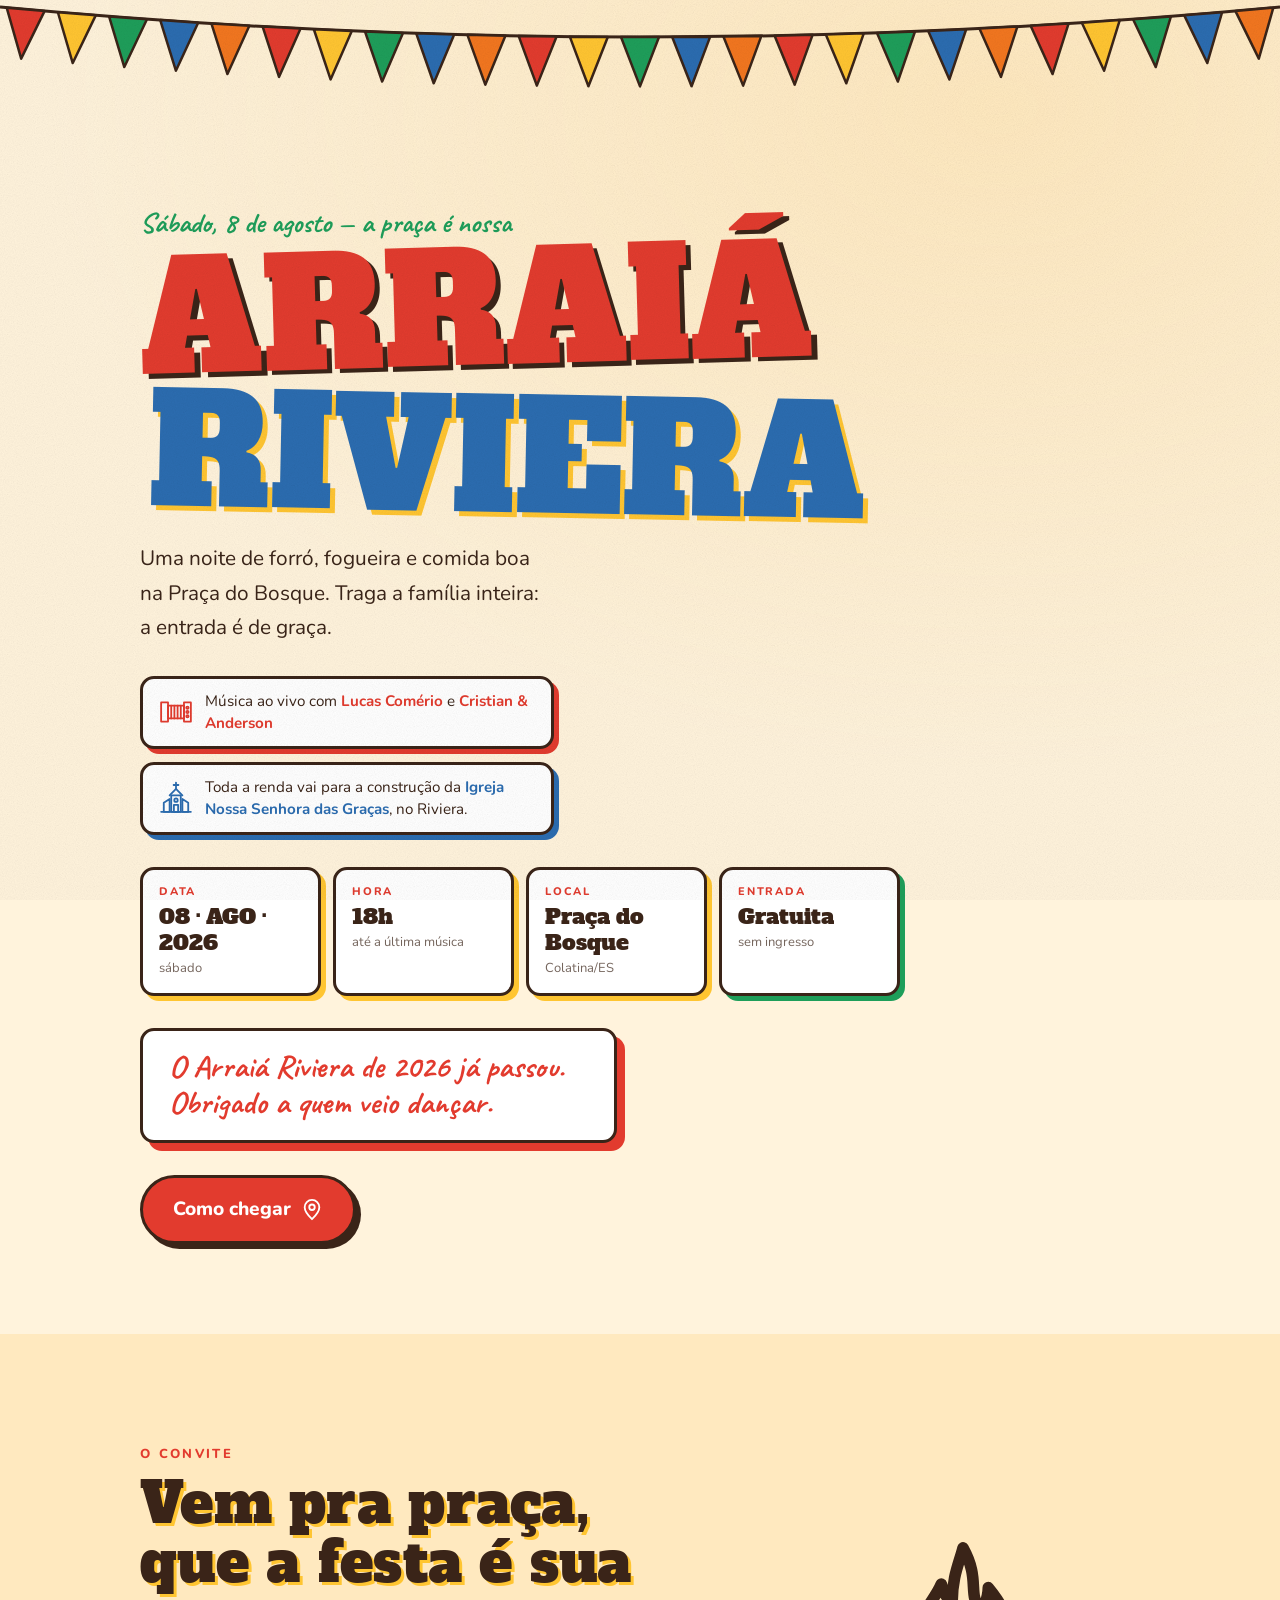
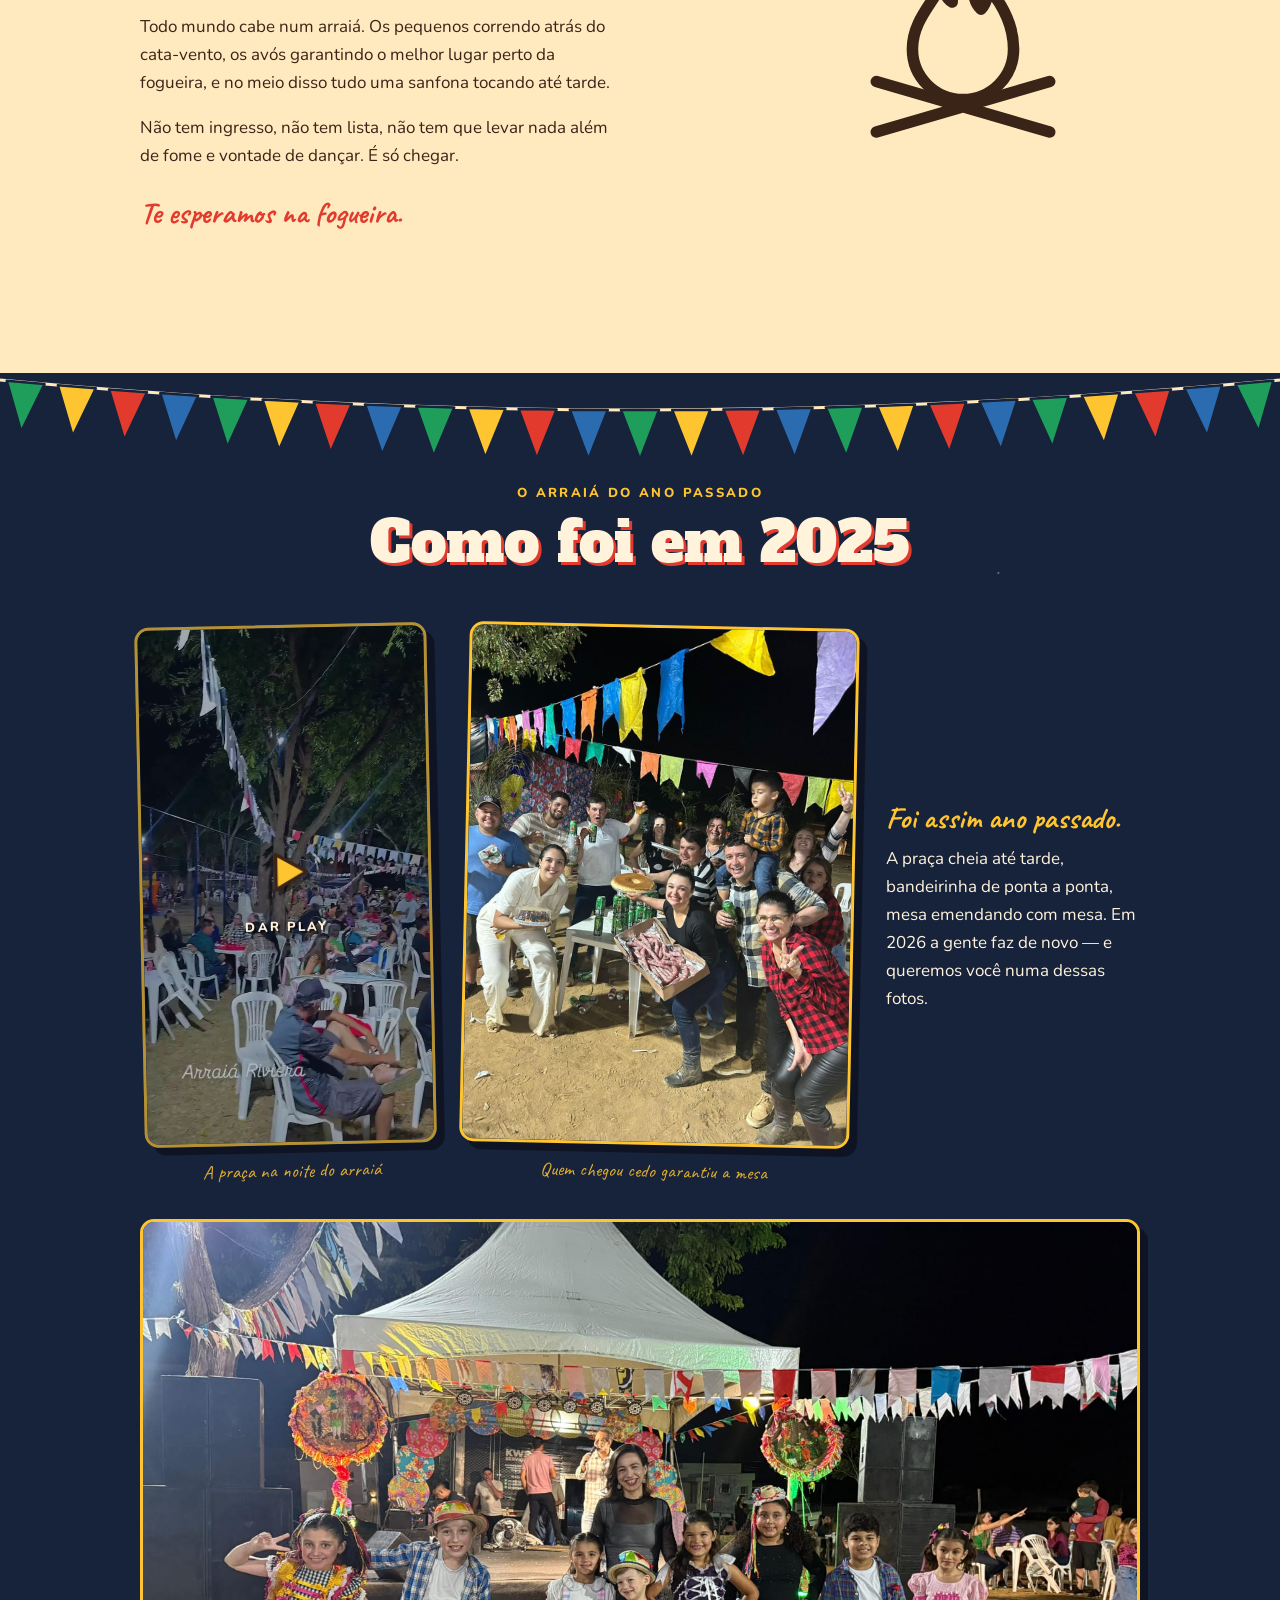
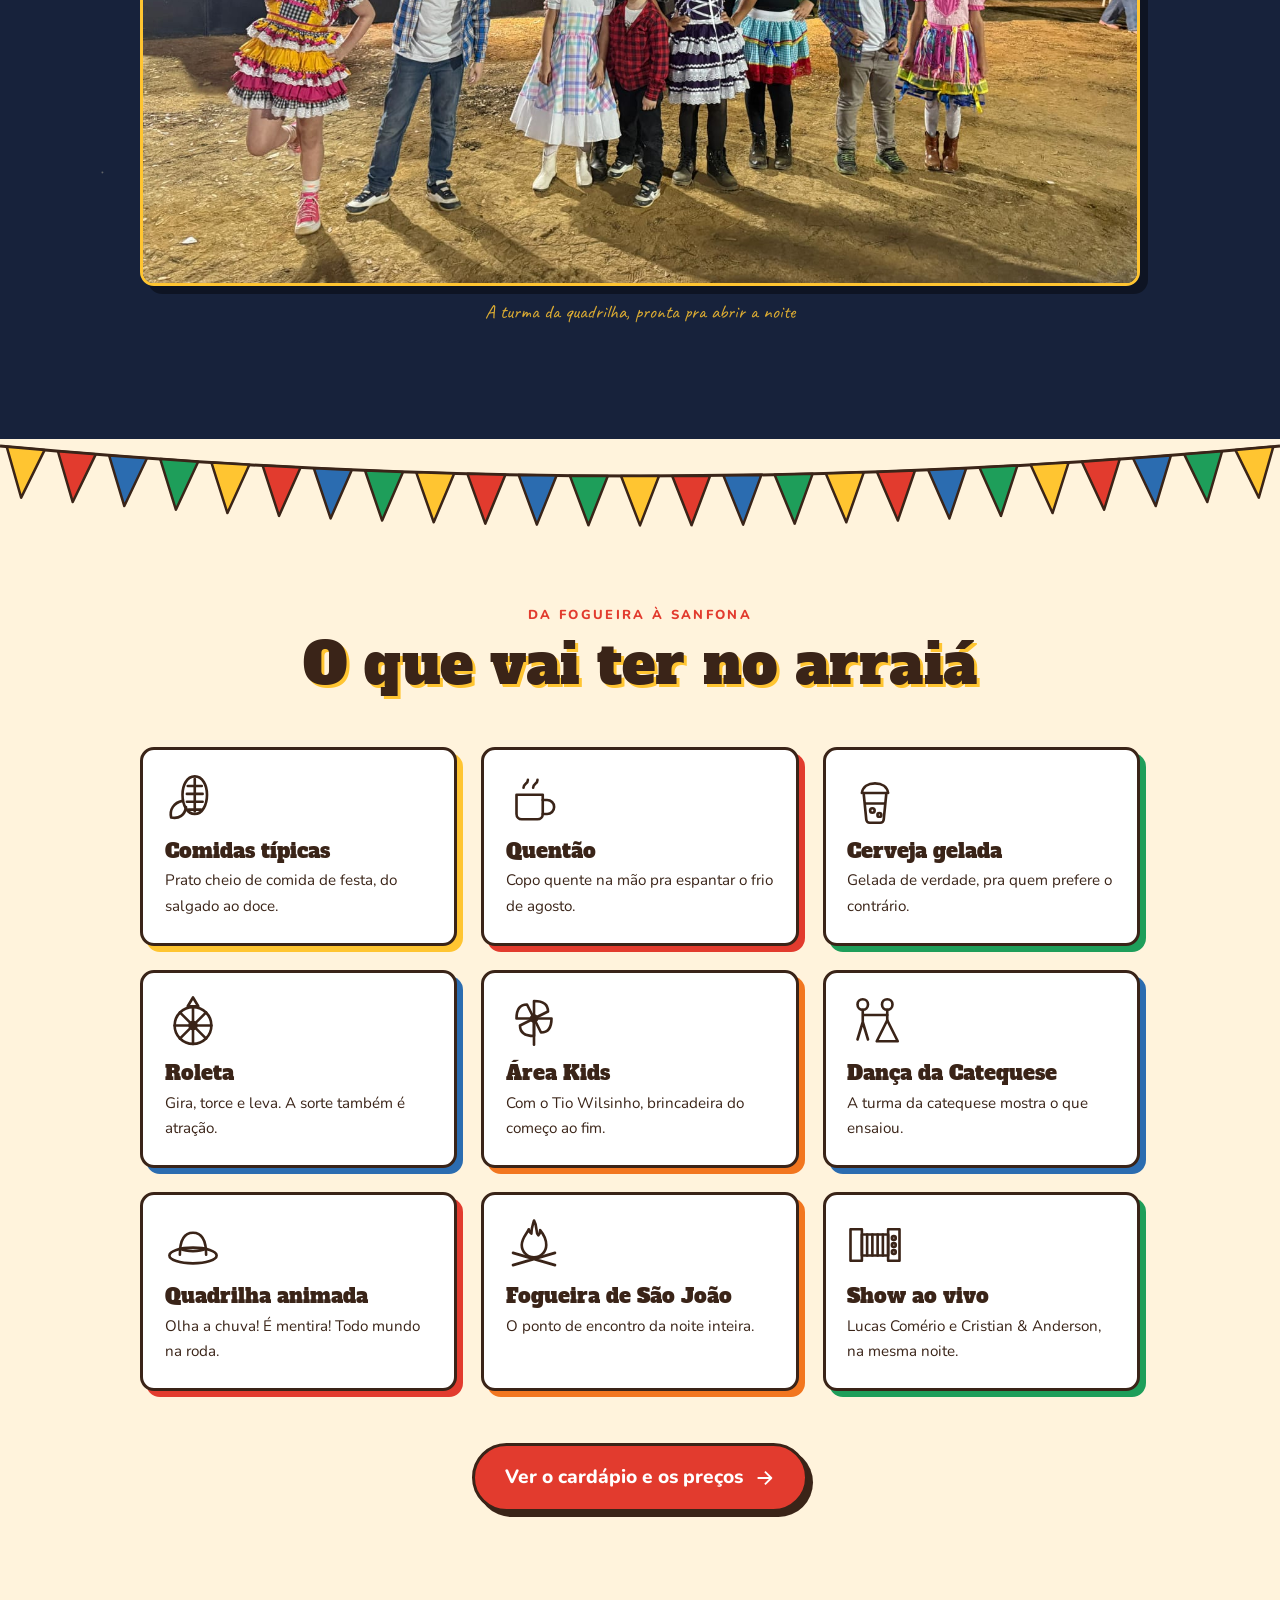
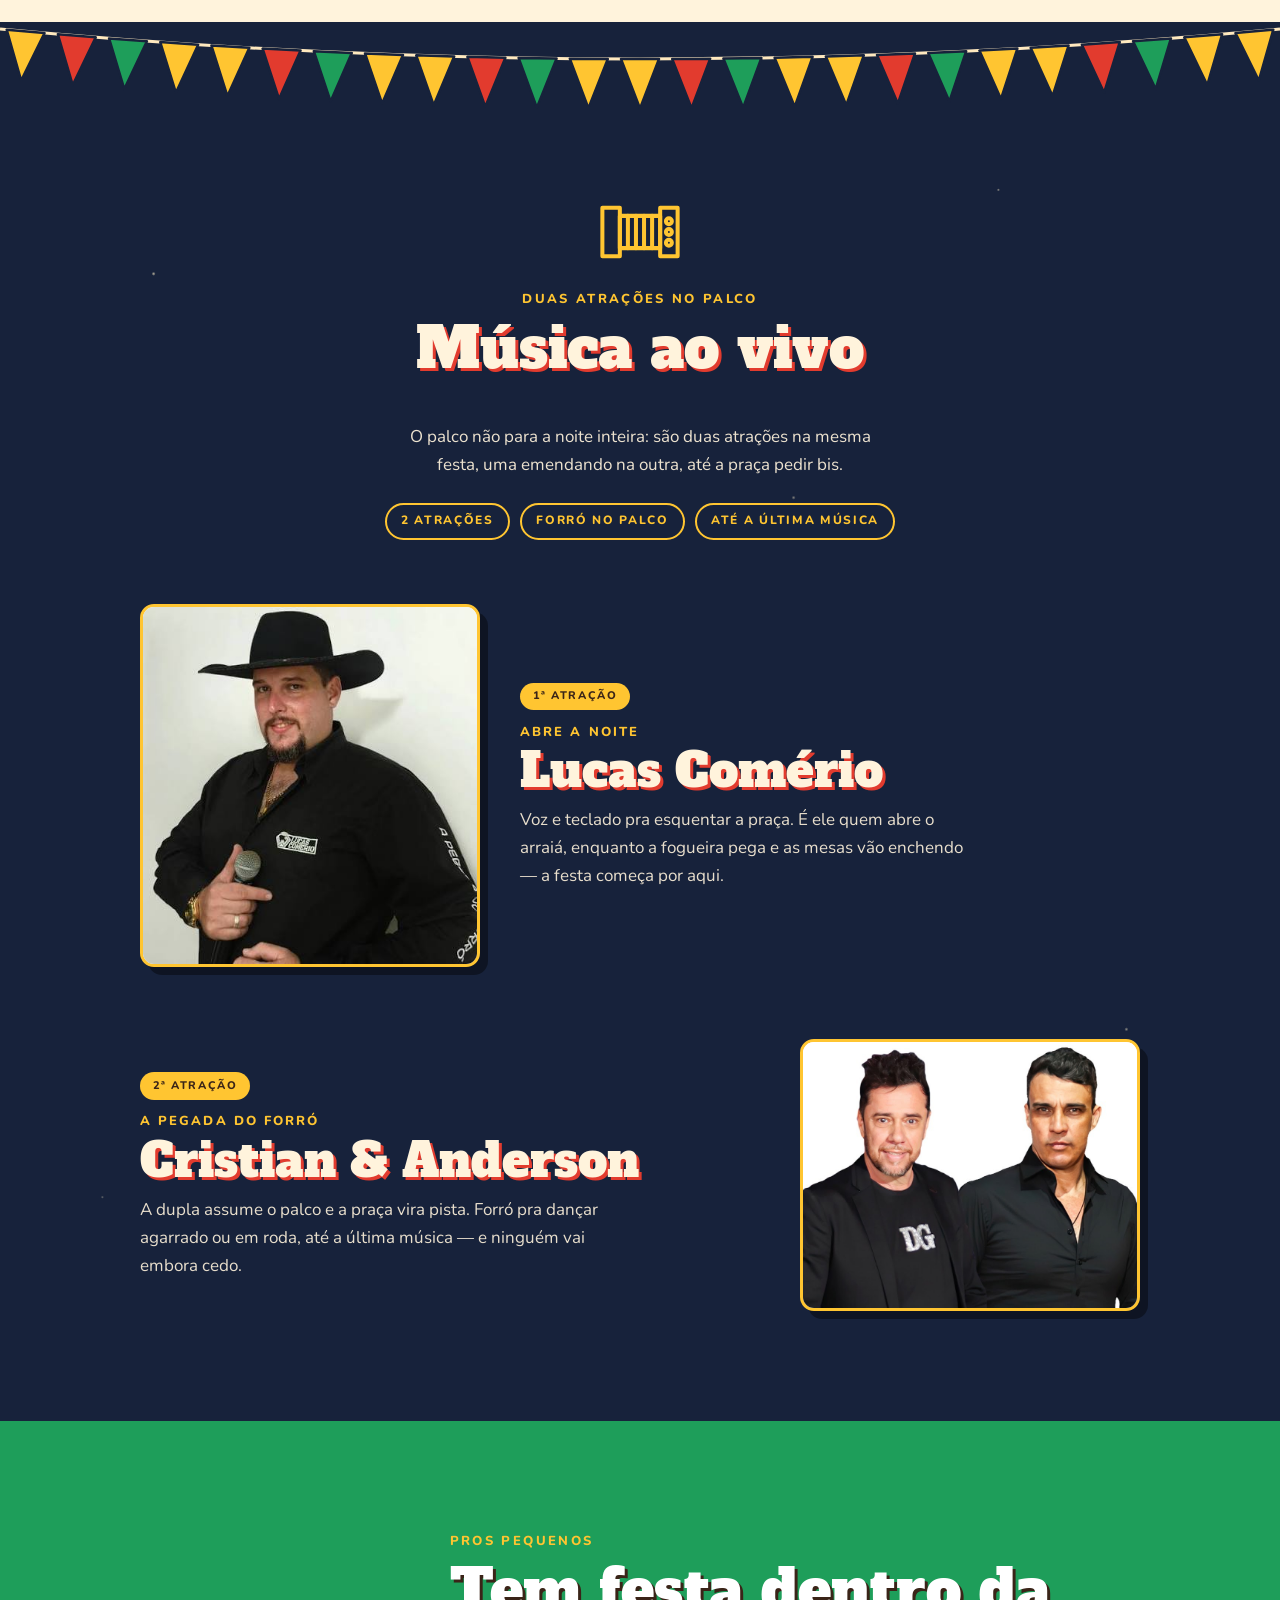
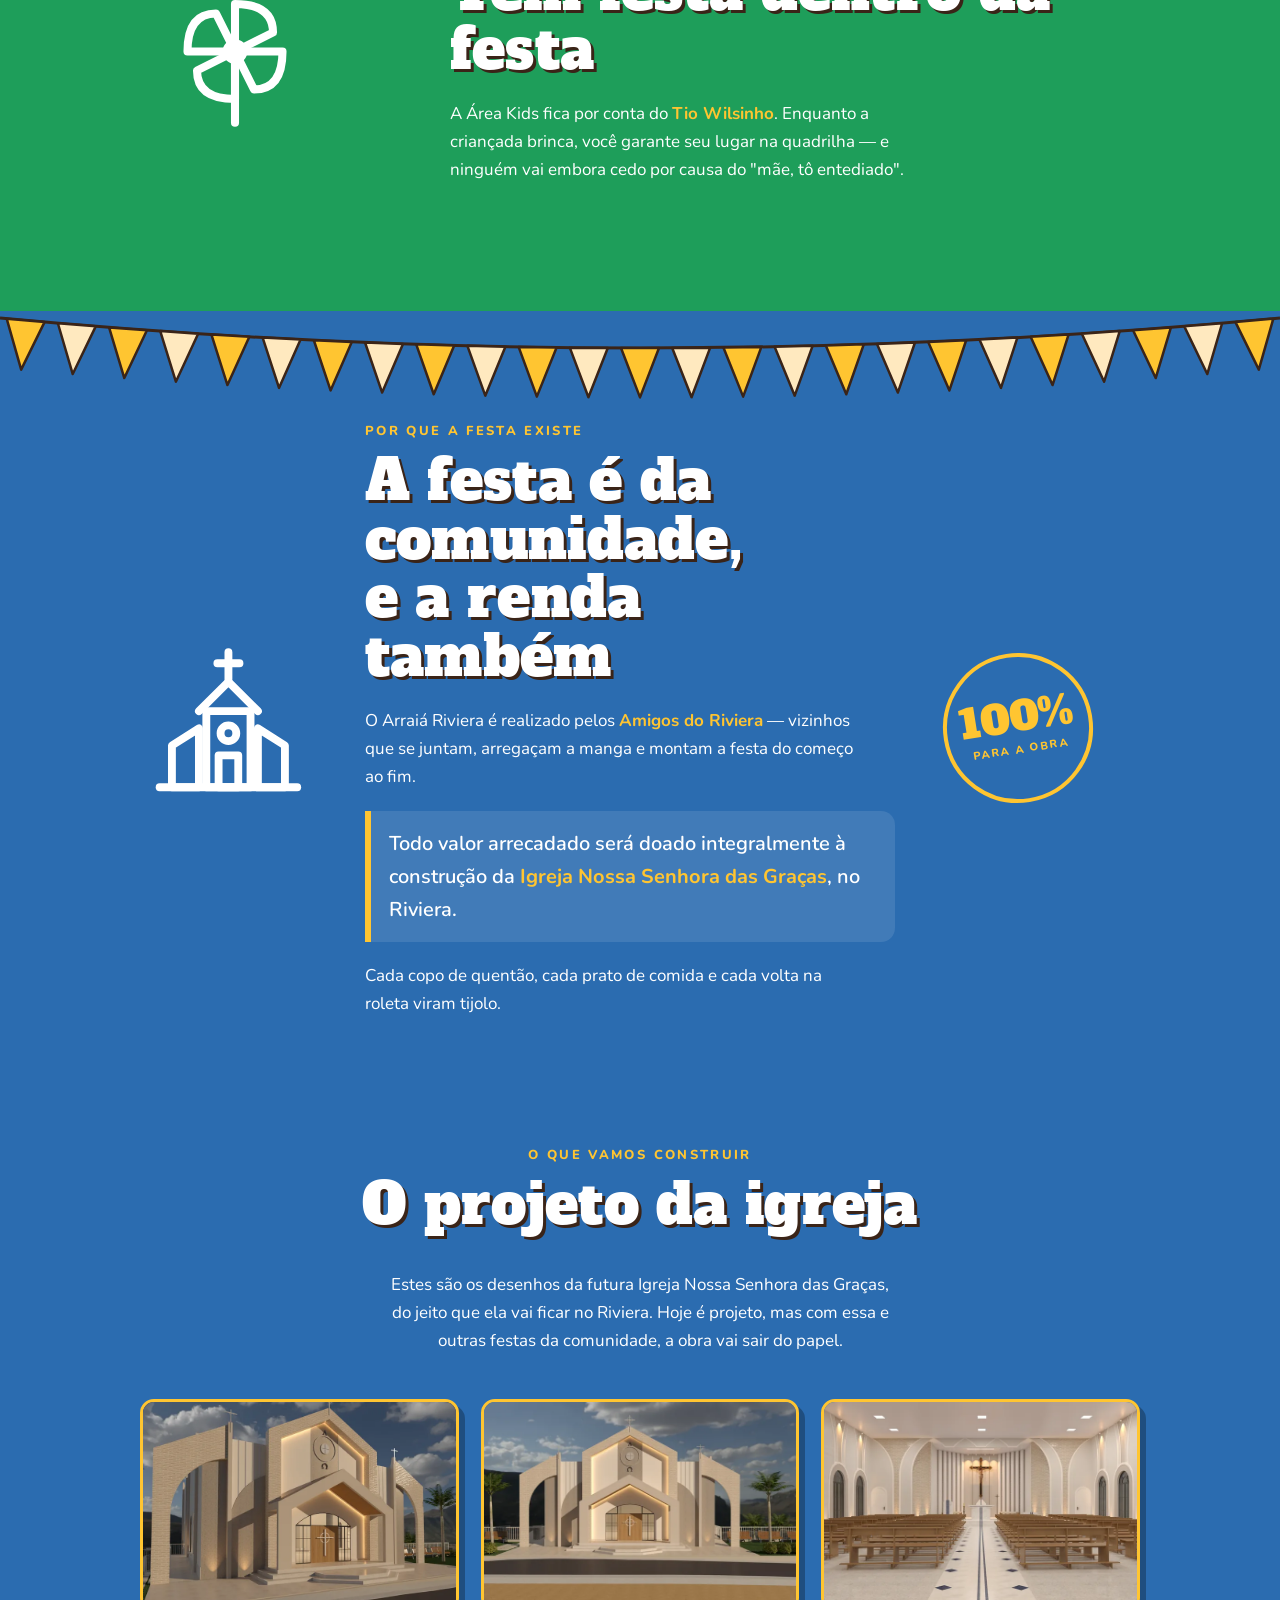
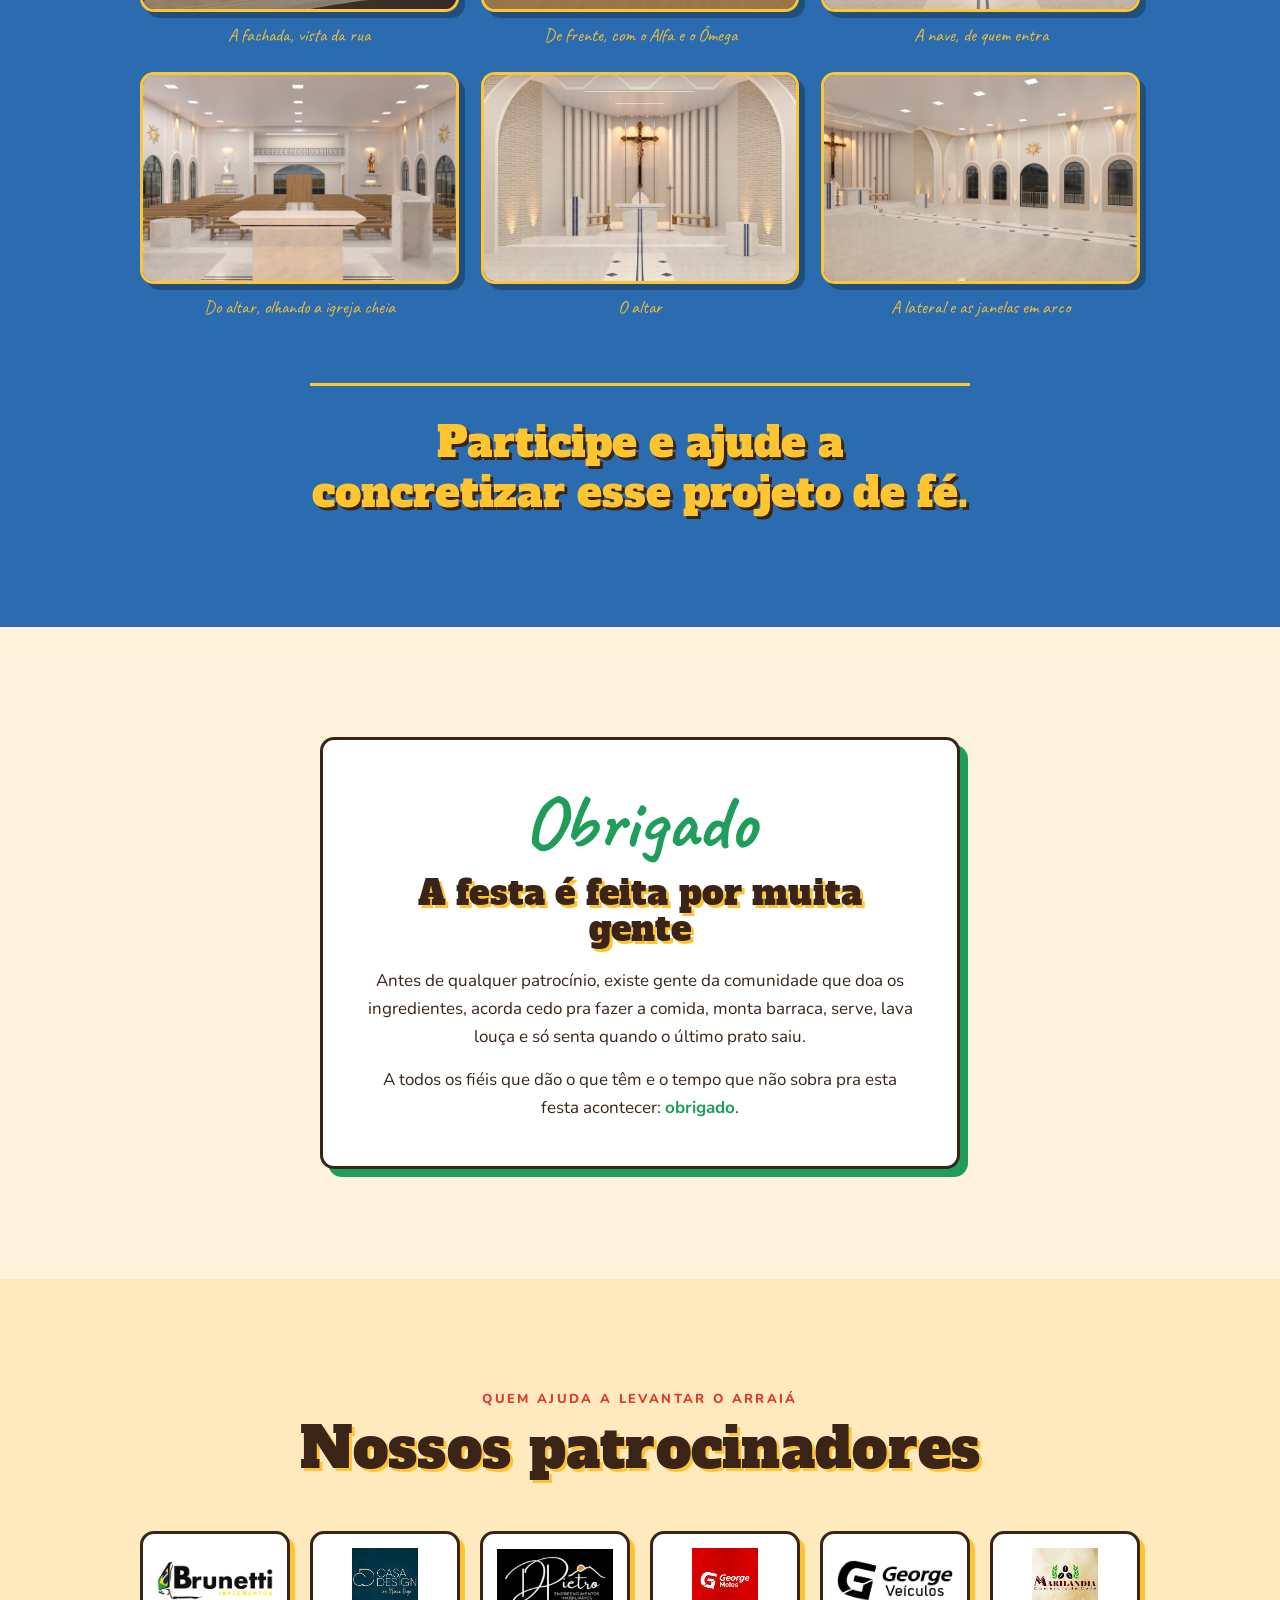
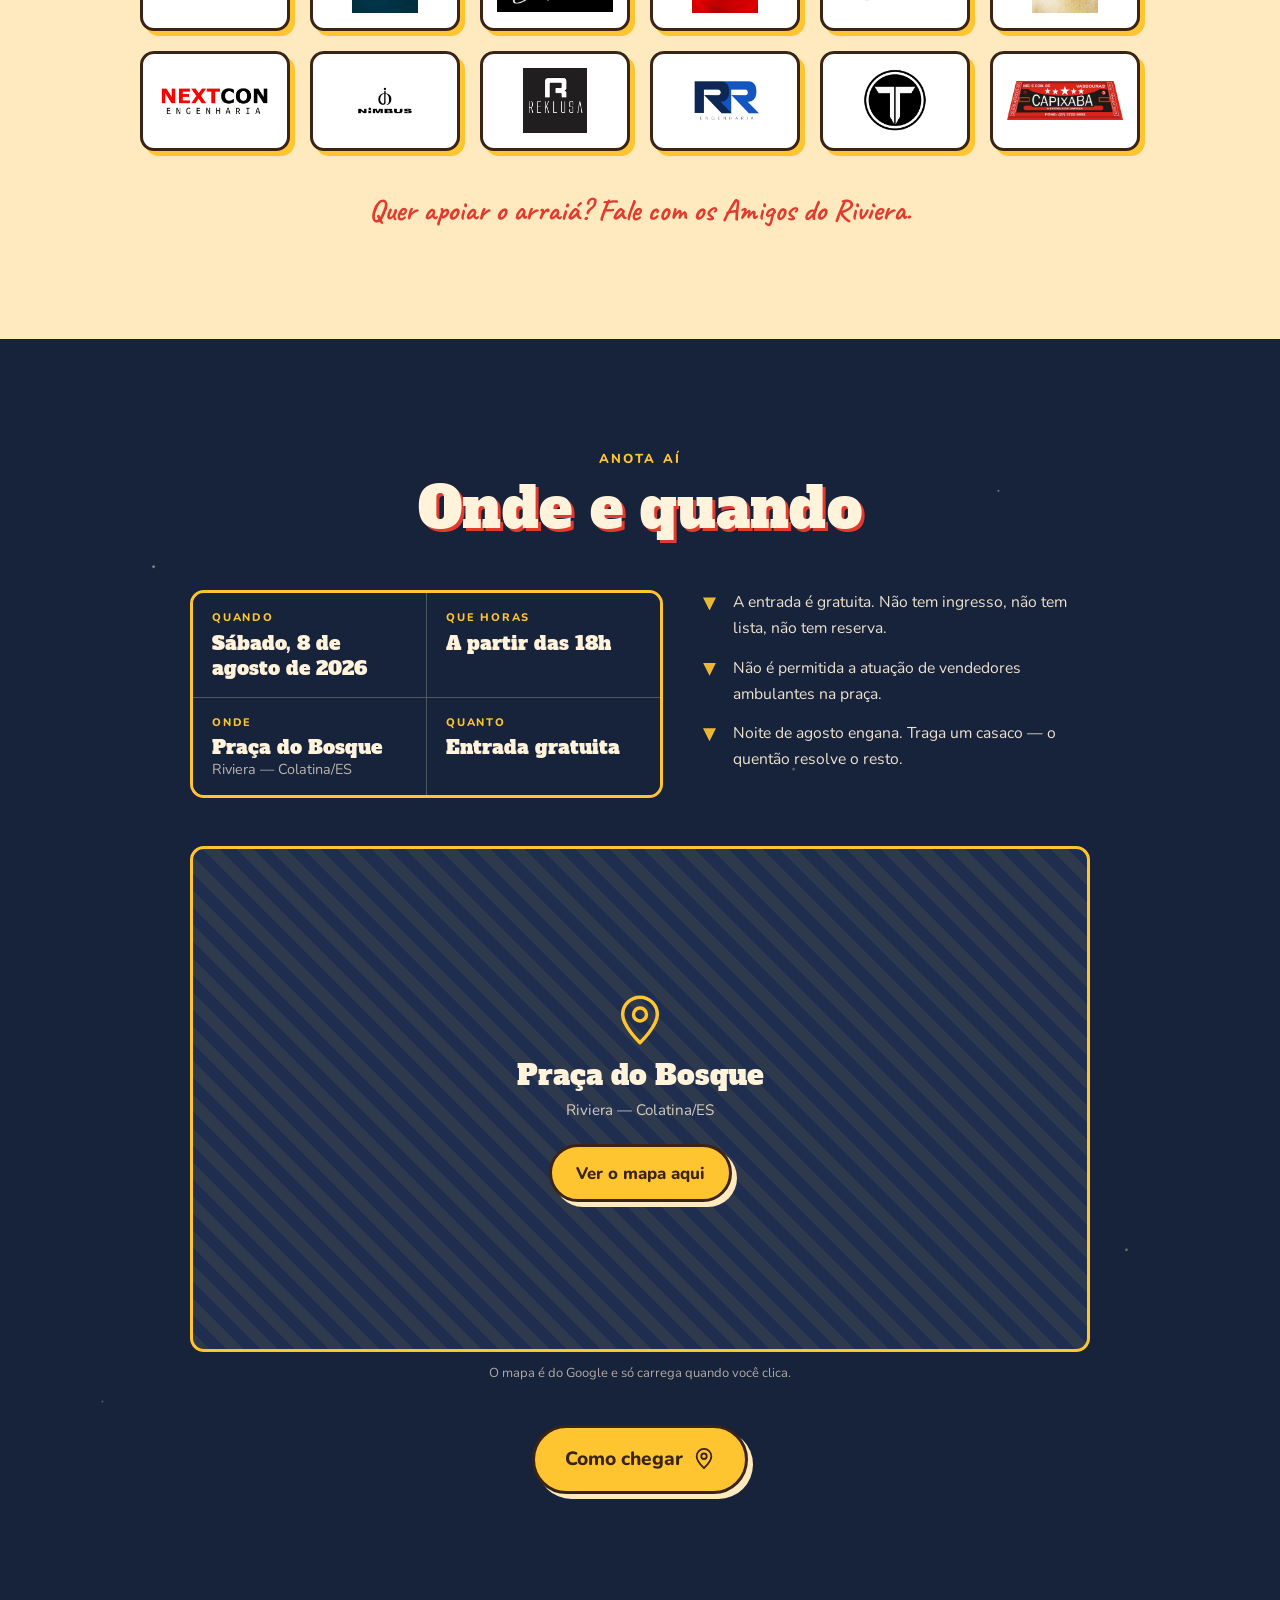
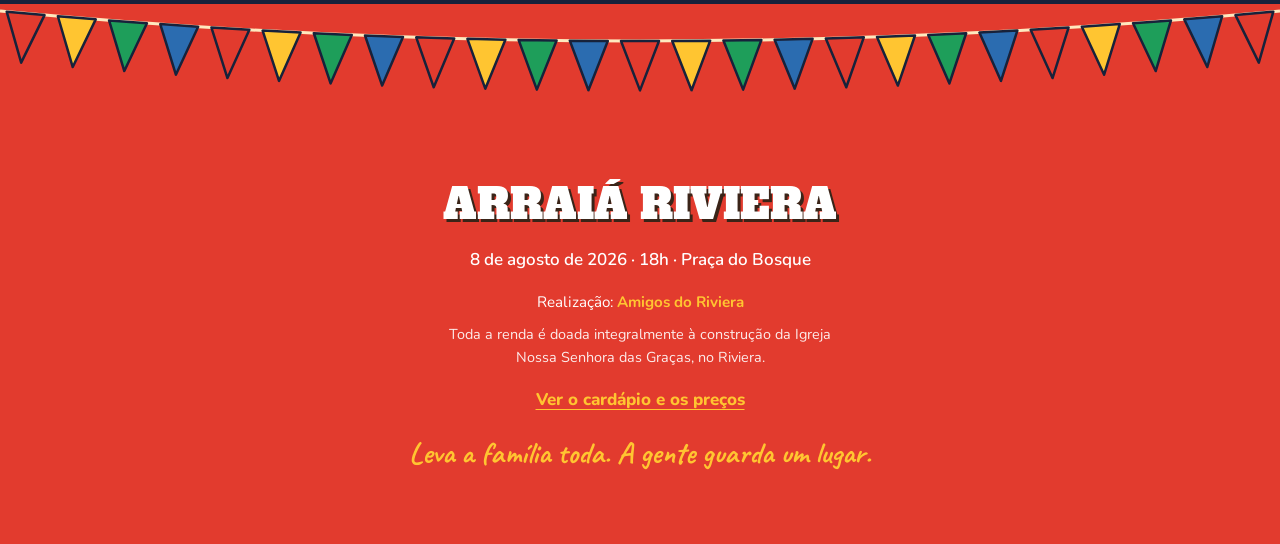
==== commit c8fbd22f: "Versao 2" ====
--- a/index.html
+++ b/index.html
@@ -112,7 +112,7 @@
 
     <a class="selo-linha selo-musica" href="#palco">
       <svg class="selo-linha__ico" aria-hidden="true"><use href="#i-sanfona"/></svg>
-      <span>Música ao vivo com <strong>Cristian &amp; Anderson</strong> e <strong>Lucas Comério</strong></span>
+      <span>Música ao vivo com <strong>Lucas Comério</strong> e <strong>Cristian &amp; Anderson</strong></span>
     </a>
 
     <p class="selo-linha selo-causa">
@@ -268,9 +268,16 @@
         </li>
         <li class="card" data-reveal style="--cor:var(--verde)">
           <svg class="card__ico" aria-hidden="true"><use href="#i-sanfona"/></svg>
-          <h3>Show ao vivo</h3><p>Cristian &amp; Anderson e Lucas Comério, na mesma noite.</p>
+          <h3>Show ao vivo</h3><p>Lucas Comério e Cristian &amp; Anderson, na mesma noite.</p>
         </li>
       </ul>
+
+      <p class="cta-cardapio">
+        <a class="botao botao--grande" href="cardapio.html">
+          Ver o cardápio e os preços
+          <svg viewBox="0 0 24 24" aria-hidden="true" class="botao__ico"><path d="M5 12h14M13 5l7 7-7 7"/></svg>
+        </a>
+      </p>
     </div>
   </section>
 
@@ -288,7 +295,7 @@
         </p>
         <ul class="palco__faixa">
           <li>2 atrações</li>
-          <li>Sertanejo e forró</li>
+          <li>Forró no palco</li>
           <li>Até a última música</li>
         </ul>
       </div>
@@ -298,34 +305,34 @@
              ato--impar / ato--par entre os dois <article>. -->
         <article class="ato ato--impar" data-reveal>
           <figure class="ato__foto">
-            <img src="assets/imagens/cristian-anderson.jpg"
-                 alt="Cristian &amp; Anderson, a dupla sertaneja, de camisa preta"
-                 width="900" height="717" loading="lazy" decoding="async">
+            <img src="assets/imagens/cantor-lucas-comerio.jpeg"
+                 alt="Lucas Comério de chapéu preto, com o microfone na mão"
+                 width="432" height="462" loading="lazy" decoding="async">
           </figure>
           <div class="ato__texto">
             <p class="ato__ordem">1ª atração</p>
-            <p class="ato__tag">Dupla sertaneja</p>
-            <h3 class="ato__nome">Cristian &amp; Anderson</h3>
+            <p class="ato__tag">Abre a noite</p>
+            <h3 class="ato__nome">Lucas Comério</h3>
             <p class="ato__desc">
-              A dupla sobe no palco pra puxar o coro da praça. Sertanejo daquele tipo que ninguém
-              precisa saber a letra pra cantar junto — e no fim todo mundo canta.
+              Voz e teclado pra esquentar a praça. É ele quem abre o arraiá, enquanto a fogueira
+              pega e as mesas vão enchendo — a festa começa por aqui.
             </p>
           </div>
         </article>
 
         <article class="ato ato--par" data-reveal>
           <figure class="ato__foto">
-            <img src="assets/imagens/cantor-lucas-comerio.jpeg"
-                 alt="Lucas Comério de chapéu preto, com o microfone na mão"
-                 width="432" height="462" loading="lazy" decoding="async">
+            <img src="assets/imagens/cristian-anderson.jpg"
+                 alt="Cristian &amp; Anderson, a dupla de forró, de camisa preta"
+                 width="900" height="717" loading="lazy" decoding="async">
           </figure>
           <div class="ato__texto">
             <p class="ato__ordem">2ª atração</p>
             <p class="ato__tag">A Pegada do Forró</p>
-            <h3 class="ato__nome">Lucas Comério</h3>
+            <h3 class="ato__nome">Cristian &amp; Anderson</h3>
             <p class="ato__desc">
-              Sanfona, zabumba e a pista cheia até o fim. É a hora em que a quadrilha se desfaz e
-              a praça vira pista de forró — sem hora marcada pra acabar.
+              A dupla assume o palco e a praça vira pista. Forró pra dançar agarrado ou em roda,
+              até a última música — e ninguém vai embora cedo.
             </p>
           </div>
         </article>
@@ -374,7 +381,7 @@
         </p>
         <p>
           Cada copo de quentão, cada prato de comida e cada volta na roleta viram
-          tijolo. Você se diverte e a obra anda.
+          tijolo.
         </p>
       </div>
 
@@ -385,31 +392,136 @@
     </div>
   </section>
 
+  <!-- ============ O PROJETO DA IGREJA ============
+       Continua no mesmo azul da causa de propósito: é o mesmo assunto — a
+       causa diz por quê, a galeria mostra o quê. -->
+  <section class="sec sec--projeto" aria-labelledby="t-projeto">
+    <div class="wrap">
+      <p class="sobrelinha sobrelinha--clara sobrelinha--centro">O que vamos construir</p>
+      <h2 id="t-projeto" class="titulo titulo--claro titulo--centro">O projeto da igreja</h2>
+      <p class="projeto__lead">
+        Estes são os desenhos da futura Igreja Nossa Senhora das Graças, do jeito que ela vai ficar
+        no Riviera. Hoje é projeto, mas com essa e outras festas da comunidade, a obra vai sair do papel.
+      </p>
+
+      <!-- EDITAR: pra trocar um render, gere as duas larguras (1400 e 800) em
+           assets/imagens-projeto-igreja/web/ e ajuste src, srcset e o alt. -->
+      <ul class="galeria-igreja">
+        <li data-reveal>
+          <figure>
+            <img src="assets/imagens-projeto-igreja/web/igreja-fachada-1400.webp"
+                 srcset="assets/imagens-projeto-igreja/web/igreja-fachada-800.webp 800w,
+                         assets/imagens-projeto-igreja/web/igreja-fachada-1400.webp 1400w"
+                 sizes="(min-width: 900px) 33vw, (min-width: 600px) 50vw, 100vw"
+                 alt="Fachada da igreja vista de lado, com a torre, as cruzes e as arcadas, na luz do fim de tarde"
+                 style="--recorte:center top"
+                 width="1400" height="1120" loading="lazy" decoding="async">
+            <figcaption>A fachada, vista da rua</figcaption>
+          </figure>
+        </li>
+        <li data-reveal>
+          <figure>
+            <img src="assets/imagens-projeto-igreja/web/igreja-fachada-frente-1400.webp"
+                 srcset="assets/imagens-projeto-igreja/web/igreja-fachada-frente-800.webp 800w,
+                         assets/imagens-projeto-igreja/web/igreja-fachada-frente-1400.webp 1400w"
+                 sizes="(min-width: 900px) 33vw, (min-width: 600px) 50vw, 100vw"
+                 alt="Fachada da igreja de frente, simétrica, com o Alfa e o Ômega acima da porta"
+                 width="1400" height="787" loading="lazy" decoding="async">
+            <figcaption>De frente, com o Alfa e o Ômega</figcaption>
+          </figure>
+        </li>
+        <li data-reveal>
+          <figure>
+            <img src="assets/imagens-projeto-igreja/web/igreja-nave-1400.webp"
+                 srcset="assets/imagens-projeto-igreja/web/igreja-nave-800.webp 800w,
+                         assets/imagens-projeto-igreja/web/igreja-nave-1400.webp 1400w"
+                 sizes="(min-width: 900px) 33vw, (min-width: 600px) 50vw, 100vw"
+                 alt="Interior da igreja visto de quem entra: os bancos de madeira dos dois lados e o altar ao fundo"
+                 width="1400" height="788" loading="lazy" decoding="async">
+            <figcaption>A nave, de quem entra</figcaption>
+          </figure>
+        </li>
+        <li data-reveal>
+          <figure>
+            <img src="assets/imagens-projeto-igreja/web/igreja-nave-altar-1400.webp"
+                 srcset="assets/imagens-projeto-igreja/web/igreja-nave-altar-800.webp 800w,
+                         assets/imagens-projeto-igreja/web/igreja-nave-altar-1400.webp 1400w"
+                 sizes="(min-width: 900px) 33vw, (min-width: 600px) 50vw, 100vw"
+                 alt="A igreja vista do altar para a entrada, com as imagens de Nossa Senhora e de São José nas laterais"
+                 width="1400" height="788" loading="lazy" decoding="async">
+            <figcaption>Do altar, olhando a igreja cheia</figcaption>
+          </figure>
+        </li>
+        <li data-reveal>
+          <figure>
+            <img src="assets/imagens-projeto-igreja/web/igreja-altar-1400.webp"
+                 srcset="assets/imagens-projeto-igreja/web/igreja-altar-800.webp 800w,
+                         assets/imagens-projeto-igreja/web/igreja-altar-1400.webp 1400w"
+                 sizes="(min-width: 900px) 33vw, (min-width: 600px) 50vw, 100vw"
+                 alt="O altar em mármore claro, com o crucifixo iluminado ao fundo"
+                 style="--recorte:center 22%"
+                 width="1400" height="1120" loading="lazy" decoding="async">
+            <figcaption>O altar</figcaption>
+          </figure>
+        </li>
+        <li data-reveal>
+          <figure>
+            <img src="assets/imagens-projeto-igreja/web/igreja-vitrais-1400.webp"
+                 srcset="assets/imagens-projeto-igreja/web/igreja-vitrais-800.webp 800w,
+                         assets/imagens-projeto-igreja/web/igreja-vitrais-1400.webp 1400w"
+                 sizes="(min-width: 900px) 33vw, (min-width: 600px) 50vw, 100vw"
+                 alt="Lateral da igreja com as janelas em arco e o Sagrado Coração na parede"
+                 width="1400" height="788" loading="lazy" decoding="async">
+            <figcaption>A lateral e as janelas em arco</figcaption>
+          </figure>
+        </li>
+      </ul>
+
+      <p class="frase-destaque">Participe e ajude a concretizar esse projeto de fé.</p>
+    </div>
+  </section>
+
+  <!-- ============ OBRIGADO, COMUNIDADE ============ -->
+  <section class="sec sec--obrigado" aria-labelledby="t-obrigado">
+    <div class="wrap">
+      <div class="obrigado" data-reveal>
+        <p class="obrigado__mao">Obrigado</p>
+        <h2 id="t-obrigado" class="titulo titulo--centro">A festa é feita por muita gente</h2>
+        <p>
+          Antes de qualquer patrocínio, existe gente da comunidade que doa os ingredientes,
+          acorda cedo pra fazer a comida, monta barraca, serve, lava louça e só senta quando
+          o último prato saiu.
+        </p>
+        <p>
+          A todos os fiéis que dão o que têm e o tempo que não sobra pra esta festa acontecer:
+          <strong>obrigado</strong>. 
+        </p>
+      </div>
+    </div>
+  </section>
+
   <!-- ============ PATROCINADORES ============ -->
   <section class="sec sec--patros" aria-labelledby="t-patros">
     <div class="wrap">
       <p class="sobrelinha sobrelinha--centro">Quem ajuda a levantar o arraiá</p>
       <h2 id="t-patros" class="titulo titulo--centro">Nossos patrocinadores</h2>
-      <p class="patros__lead">
-        São eles que bancam a estrutura da festa — por isso a entrada pode ser
-        gratuita e a arrecadação vai inteira para a igreja.
-      </p>
 
       <!-- EDITAR: pra incluir um patrocinador novo, coloque o logo em
-           assets/patrocinadores/ e copie um <li> destes, trocando src e alt. -->
+           assets/patrocinadores/ e copie um <li> destes, trocando src e alt.
+           A lista está em ordem alfabética — encaixe o novo no lugar certo. -->
       <ul class="patros">
-        <li class="patros__item" data-reveal><img src="assets/patrocinadores/RR-engenharia.jpg" alt="RR Engenharia" width="1206" height="918" loading="lazy" decoding="async"></li>
+        <li class="patros__item" data-reveal><img src="assets/patrocinadores/brunetti.png" alt="Brunetti Implementos" width="1175" height="393" loading="lazy" decoding="async"></li>
+        <li class="patros__item" data-reveal><img src="assets/patrocinadores/casa-design.jpeg" alt="Casa Design, com Márcia Krüger" width="225" height="225" loading="lazy" decoding="async"></li>
+        <li class="patros__item" data-reveal><img src="assets/patrocinadores/del-pietro.png" alt="Del Pietro Empreendimentos Imobiliários" width="740" height="408" loading="lazy" decoding="async"></li>
+        <li class="patros__item" data-reveal><img src="assets/patrocinadores/george-motos.jpeg" alt="George Motos" width="225" height="225" loading="lazy" decoding="async"></li>
+        <li class="patros__item" data-reveal><img src="assets/patrocinadores/george-veiculos.png" alt="George Veículos" width="1094" height="396" loading="lazy" decoding="async"></li>
+        <li class="patros__item" data-reveal><img src="assets/patrocinadores/marilandia.jpeg" alt="Marilândia Comércio de Café" width="225" height="225" loading="lazy" decoding="async"></li>
         <li class="patros__item" data-reveal><img src="assets/patrocinadores/nextcom.webp" alt="NEXTCON Engenharia" width="833" height="261" loading="lazy" decoding="async"></li>
-        <li class="patros__item" data-reveal><img src="assets/patrocinadores/brunetti.png" alt="Brunetti Implementos" width="1175" height="393" loading="lazy" decoding="async"></li>
-        <li class="patros__item" data-reveal><img src="assets/patrocinadores/george-veiculos.png" alt="George Veículos" width="1094" height="396" loading="lazy" decoding="async"></li>
-        <li class="patros__item" data-reveal><img src="assets/patrocinadores/george-motos.jpeg" alt="George Motos" width="225" height="225" loading="lazy" decoding="async"></li>
-        <li class="patros__item" data-reveal><img src="assets/patrocinadores/del-pietro.png" alt="Del Pietro Empreendimentos Imobiliários" width="740" height="408" loading="lazy" decoding="async"></li>
-        <li class="patros__item" data-reveal><img src="assets/patrocinadores/casa-design.jpeg" alt="Casa Design, com Márcia Krüger" width="225" height="225" loading="lazy" decoding="async"></li>
-        <li class="patros__item" data-reveal><img src="assets/patrocinadores/marilandia.jpeg" alt="Marilândia Comércio de Café" width="225" height="225" loading="lazy" decoding="async"></li>
-        <li class="patros__item" data-reveal><img src="assets/patrocinadores/capixaba-vassoura.jpg" alt="Vassouras Capixaba" width="646" height="646" loading="lazy" decoding="async"></li>
-        <li class="patros__item" data-reveal><img src="assets/patrocinadores/tonon.png" alt="Tonon" width="225" height="225" loading="lazy" decoding="async"></li>
         <li class="patros__item" data-reveal><img src="assets/patrocinadores/nimbus.png" alt="Nimbus" width="224" height="224" loading="lazy" decoding="async"></li>
         <li class="patros__item" data-reveal><img src="assets/patrocinadores/reklusa.png" alt="Reklusa" width="224" height="225" loading="lazy" decoding="async"></li>
+        <li class="patros__item" data-reveal><img src="assets/patrocinadores/RR-engenharia.jpg" alt="RR Engenharia" width="1206" height="918" loading="lazy" decoding="async"></li>
+        <li class="patros__item" data-reveal><img src="assets/patrocinadores/tonon.png" alt="Tonon" width="225" height="225" loading="lazy" decoding="async"></li>
+        <li class="patros__item" data-reveal><img src="assets/patrocinadores/capixaba-vassoura.webp" alt="Vassouras Capixaba" width="1360" height="464" loading="lazy" decoding="async"></li>
       </ul>
 
       <p class="patros__pe mao">Quer apoiar o arraiá? Fale com os Amigos do Riviera.</p>
@@ -471,6 +583,9 @@
     <p class="rodape__causa">
       Toda a renda é doada integralmente à construção da Igreja Nossa Senhora das Graças, no Riviera.
     </p>
+    <p class="rodape__links">
+      <a href="cardapio.html">Ver o cardápio e os preços</a>
+    </p>
     <p class="mao rodape__mao">Leva a família toda. A gente guarda um lugar.</p>
   </div>
 </footer>
--- a/styles.css
+++ b/styles.css
@@ -621,6 +621,90 @@
   letter-spacing:.16em; text-transform:uppercase;
 }
 
+/* ---------- o projeto da igreja ----------
+   Mesmo azul da causa, com o topo mais curto: as duas seções são o mesmo
+   assunto e devem ler como uma coisa só, não como duas faixas iguais. */
+.sec--projeto{
+  background:var(--azul);
+  color:#fff;
+  padding-top:0;
+}
+.sec--projeto .titulo{ color:#fff; text-shadow:3px 3px 0 var(--tinta); }
+.projeto__lead{
+  max-width:52ch;
+  margin:-1rem auto clamp(2rem,5vw,2.75rem);
+  text-align:center;
+}
+
+.galeria-igreja{
+  list-style:none; margin:0; padding:0;
+  display:grid; gap:clamp(.85rem,2.2vw,1.35rem);
+  grid-template-columns:1fr;
+}
+.galeria-igreja figure{ margin:0; }
+/* O height:auto é obrigatório: sem ele o atributo height="1120" do HTML vale
+   como altura em px, os dois eixos ficam definidos e a aspect-ratio é ignorada
+   — as imagens saíam com 319 de largura por 1120 de altura.
+   O --recorte deixa cada figura escolher de onde o corte sai: os renders são
+   16:9 e 5:4 misturados, e no corte centralizado as cruzes do alto das torres
+   e o crucifixo do altar ficavam de fora. */
+.galeria-igreja img{
+  width:100%; height:auto;
+  aspect-ratio:3/2;
+  object-fit:cover;
+  object-position:var(--recorte,center);
+  display:block;
+  background:var(--noite-2);
+  border:var(--linha) solid var(--amarelo);
+  border-radius:var(--raio);
+  box-shadow:6px 6px 0 rgba(0,0,0,.28);
+}
+.galeria-igreja figcaption{
+  margin-top:.5rem;
+  font-family:var(--f-mao); font-size:1.15rem;
+  text-align:center;
+  color:var(--amarelo); opacity:.9;
+}
+
+/* a frase que fecha a seção — é o destaque da causa na página */
+.frase-destaque{
+  max-width:22ch;
+  margin:clamp(2.5rem,6vw,3.75rem) auto 0;
+  padding-top:clamp(1.5rem,4vw,2rem);
+  border-top:var(--linha) solid var(--amarelo);
+  font-family:var(--f-display); font-weight:400;
+  font-size:clamp(1.5rem,4.4vw,2.6rem); line-height:1.2;
+  text-align:center;
+  color:var(--amarelo);
+  text-shadow:3px 3px 0 var(--tinta);
+}
+
+/* ---------- obrigado, comunidade ---------- */
+.sec--obrigado{ background:var(--papel); }
+.obrigado{
+  max-width:640px;
+  margin-inline:auto;
+  padding:clamp(1.75rem,5vw,2.75rem) clamp(1.25rem,4vw,2.5rem) clamp(2rem,5vw,2.75rem);
+  background:#fff;
+  border:var(--linha) solid var(--tinta);
+  border-radius:var(--raio);
+  box-shadow:8px 8px 0 var(--verde);
+  text-align:center;
+}
+.obrigado__mao{
+  margin:0 0 .25rem;
+  font-family:var(--f-mao); font-weight:700;
+  font-size:clamp(3rem,10vw,4.75rem); line-height:1;
+  color:var(--verde);
+}
+.obrigado .titulo{
+  font-size:clamp(1.5rem,4vw,2.15rem);
+  margin-bottom:1.25rem;
+}
+.obrigado p{ margin:0 0 .9rem; }
+.obrigado p:last-child{ margin-bottom:0; }
+.obrigado strong{ color:var(--verde); }
+
 /* ---------- patrocinadores ---------- */
 .sec--patros{ background:var(--papel-2); }
 .patros__lead{
@@ -636,9 +720,8 @@
 /* Placa branca com respiro: os logos têm fundos diferentes (branco, preto,
    vermelho) e entram inteiros, sem recorte nem distorção. */
 .patros__item{
-  display:grid; place-items:center;
+  position:relative;
   aspect-ratio:3/2;
-  padding:.9rem;
   background:#fff;
   border:var(--linha) solid var(--tinta);
   border-radius:var(--raio);
@@ -646,8 +729,17 @@
   transition:transform .18s ease, box-shadow .18s ease;
 }
 .patros__item:hover{ transform:translate(-3px,-3px); box-shadow:8px 8px 0 var(--amarelo); }
+/* A imagem é posicionada pelos quatro lados, com um respiro de .9rem. Isso dá
+   a ela uma caixa de tamanho definido, que é o ponto: com a imagem no fluxo,
+   ela ficava no tamanho intrínseco (um height:100% não resolve contra uma
+   altura vinda de aspect-ratio) — os logos quadrados esticavam a própria
+   placa e a grade saía com alturas de 100 a 151px na mesma linha.
+   O object-fit:contain encaixa o logo aí dentro, sem cortar nem distorcer. */
 .patros__item img{
+  position:absolute;
+  inset:0;
   width:100%; height:100%;
+  padding:.9rem;
   object-fit:contain;
 }
 .patros__pe{
@@ -776,6 +868,146 @@
   opacity:.9;
 }
 .rodape__mao{ margin:1.25rem 0 0; color:var(--amarelo); }
+
+/* ==========================================================================
+   Cardápio (cardapio.html)
+   Página à parte, mesma folha de estilo: reaproveita .sec, .wrap, .varal,
+   .placa, .selo-linha, .rodape e [data-reveal] da home.
+   ========================================================================== */
+
+.sec--capa{
+  padding-top:clamp(120px,16vw,175px);
+  padding-bottom:clamp(28px,5vw,44px);
+  background:
+    radial-gradient(120% 80% at 78% 8%, var(--papel-2), transparent 62%),
+    var(--papel);
+  overflow:hidden;
+}
+.capa{ position:relative; z-index:1; text-align:center; }
+
+/* O z-index não é enfeite: a .placa tem line-height .86, então o texto vaza
+   pra cima da própria caixa e chegava a cobrir este link — o clique ia parar
+   na palavra "Cardápio" e o link não funcionava. */
+.voltar{
+  position:relative; z-index:1;
+  display:inline-flex; align-items:center; gap:.45rem;
+  margin-bottom:1rem;
+  font-size:.8125rem; font-weight:800;
+  letter-spacing:.14em; text-transform:uppercase;
+  color:var(--vermelho); text-decoration:none;
+}
+.voltar svg{
+  width:18px; height:18px;
+  fill:none; stroke:currentColor; stroke-width:3;
+  stroke-linecap:round; stroke-linejoin:round;
+}
+.voltar:hover{ text-decoration:underline; text-underline-offset:4px; }
+
+/* A folga de topo é em `em` porque o vazamento do texto cresce junto com a
+   fonte, que vai de 2.9rem a 6.5rem pelo clamp: em px resolveria numa largura
+   de tela e falharia na outra. */
+.placa--capa{
+  align-items:center;
+  font-size:clamp(2.9rem,13vw,6.5rem);
+  margin:.18em 0 .75rem;
+}
+.capa__evento{ margin:0 0 1.5rem; font-weight:600; }
+/* na capa o selo fica centralizado, não alinhado à esquerda como no hero */
+.capa .selo-linha{ margin-inline:auto; text-align:left; }
+
+.sec--cardapio{ background:var(--papel-2); }
+.cardapio{
+  display:grid;
+  gap:clamp(1.25rem,3vw,1.75rem);
+  max-width:900px;
+}
+
+/* cada grupo é uma placa de papel com a sua cor */
+.grupo{
+  background:#fff;
+  border:var(--linha) solid var(--tinta);
+  border-radius:var(--raio);
+  box-shadow:7px 7px 0 var(--cor,var(--amarelo));
+  padding:clamp(1.1rem,3vw,1.6rem) clamp(1rem,3vw,1.75rem) clamp(1.25rem,3vw,1.75rem);
+}
+.grupo__titulo{
+  display:flex; align-items:center; gap:.6rem;
+  margin:0 0 .9rem;
+  padding-bottom:.7rem;
+  border-bottom:var(--linha) solid var(--tinta);
+  font-family:var(--f-display); font-weight:400;
+  font-size:clamp(1.3rem,3.6vw,1.75rem); line-height:1.2;
+}
+.grupo__ico{
+  width:34px; height:34px; flex:none;
+  fill:none; stroke:var(--tinta); stroke-width:3;
+  stroke-linecap:round; stroke-linejoin:round;
+}
+
+.itens{ list-style:none; margin:0; padding:0; }
+/* flex-wrap + a nota ocupando 100%: o nome fica sempre numa linha só, então a
+   linha pontilhada continua ligando nome e preço, e a nota desce sozinha. */
+.item{
+  display:flex; flex-wrap:wrap; align-items:baseline; gap:0 .4rem;
+  padding:.45rem 0;
+}
+.item + .item{ border-top:1px dashed rgba(58,36,24,.18); }
+.item__nome{ font-weight:600; }
+.item__nota{
+  flex:0 0 100%;
+  font-size:.8125rem;
+  opacity:.6;
+}
+/* o vão pontilhado que liga o nome ao preço — a assinatura do cardápio */
+.item__pontos{
+  flex:1 1 auto;
+  min-width:1.5rem;
+  align-self:flex-end;
+  margin-bottom:.28em;
+  border-bottom:2px dotted rgba(58,36,24,.35);
+}
+.item__preco{
+  flex:none;
+  font-family:var(--f-display); font-weight:400;
+  font-size:1.1rem;
+  font-variant-numeric:tabular-nums;
+  color:var(--vermelho);
+}
+
+.pagamento{
+  margin:clamp(.5rem,2vw,1rem) 0 0;
+  padding:1rem 1.2rem;
+  background:var(--papel);
+  border:var(--linha) dashed var(--tinta);
+  border-radius:var(--raio);
+  text-align:center;
+}
+.pagamento strong{ display:block; color:var(--vermelho); }
+
+.cardapio__mao{ margin:.75rem 0 0; text-align:center; }
+
+.rodape__links{ margin:1rem 0 0; }
+.rodape__links a{ color:var(--amarelo); font-weight:800; text-underline-offset:4px; }
+
+/* chamada pro cardápio, no fim da grade de atrações da home */
+.cta-cardapio{ text-align:center; margin:clamp(2.25rem,5vw,3.25rem) 0 0; }
+
+@media (min-width:760px){
+  .grupo--curto .itens{
+    display:grid; grid-template-columns:1fr 1fr;
+    column-gap:clamp(1.5rem,4vw,2.5rem);
+  }
+  /* em duas colunas não existe "item anterior" na vertical: a borda sai */
+  .grupo--curto .item + .item{ border-top:0; }
+}
+
+/* Nome comprido não espreme o preço: o item quebra em duas linhas e o preço
+   desce alinhado à direita, com os pontinhos fora do caminho. */
+@media (max-width:420px){
+  .item{ flex-wrap:wrap; }
+  .item__pontos{ min-width:0; }
+  .item__preco{ margin-left:auto; }
+}
 
 /* ---------- revelação no scroll ----------
    O --tilt entra no mesmo transform da revelação: quem quiser ficar torto
@@ -802,6 +1034,10 @@
 }
 
 /* ---------- telas médias ---------- */
+@media (min-width:600px){
+  .galeria-igreja{ grid-template-columns:1fr 1fr; }
+}
+
 @media (min-width:640px){
   .mural{
     grid-template-columns:3fr 4fr;   /* 9:16 e 3:4 fecham na mesma altura */
@@ -830,6 +1066,7 @@
 }
 
 @media (min-width:900px){
+  .galeria-igreja{ grid-template-columns:repeat(3,1fr); }
   .mural{
     grid-template-columns:3fr 4fr 2.6fr;
     align-items:center;
